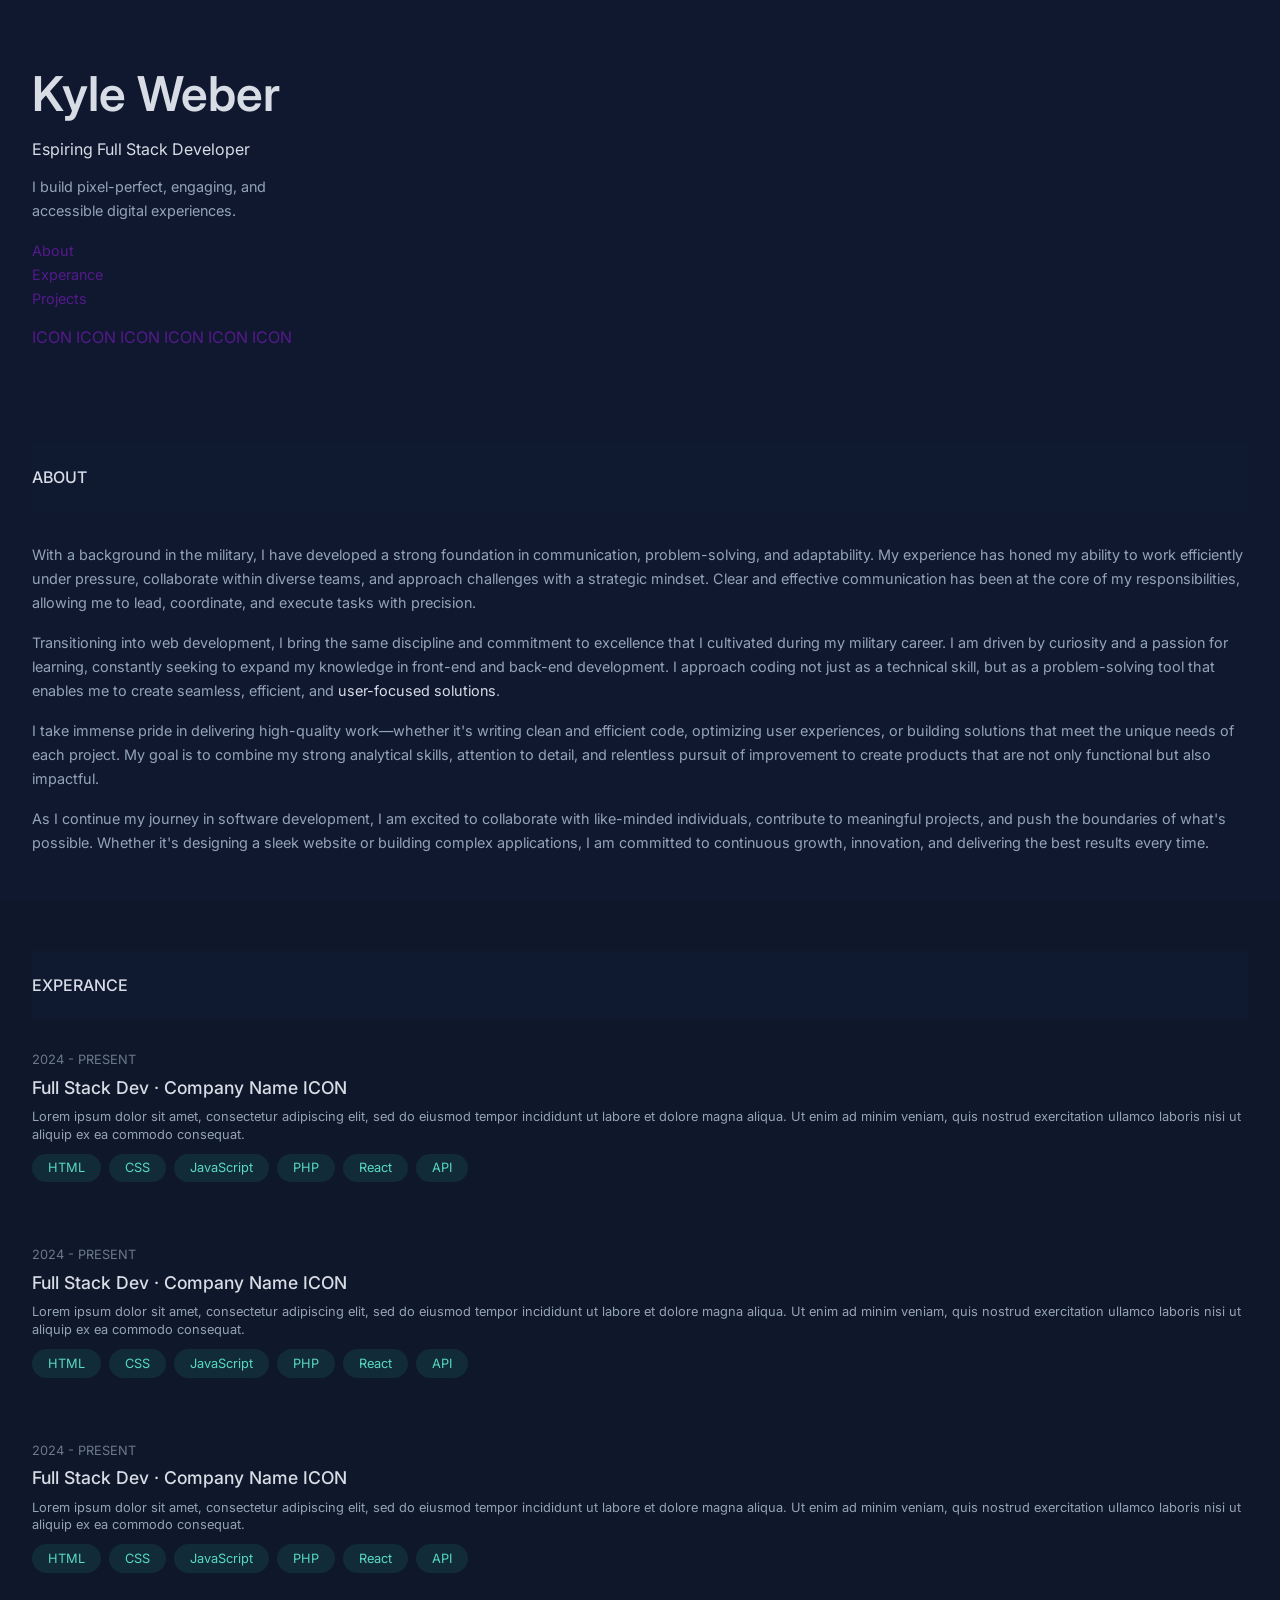
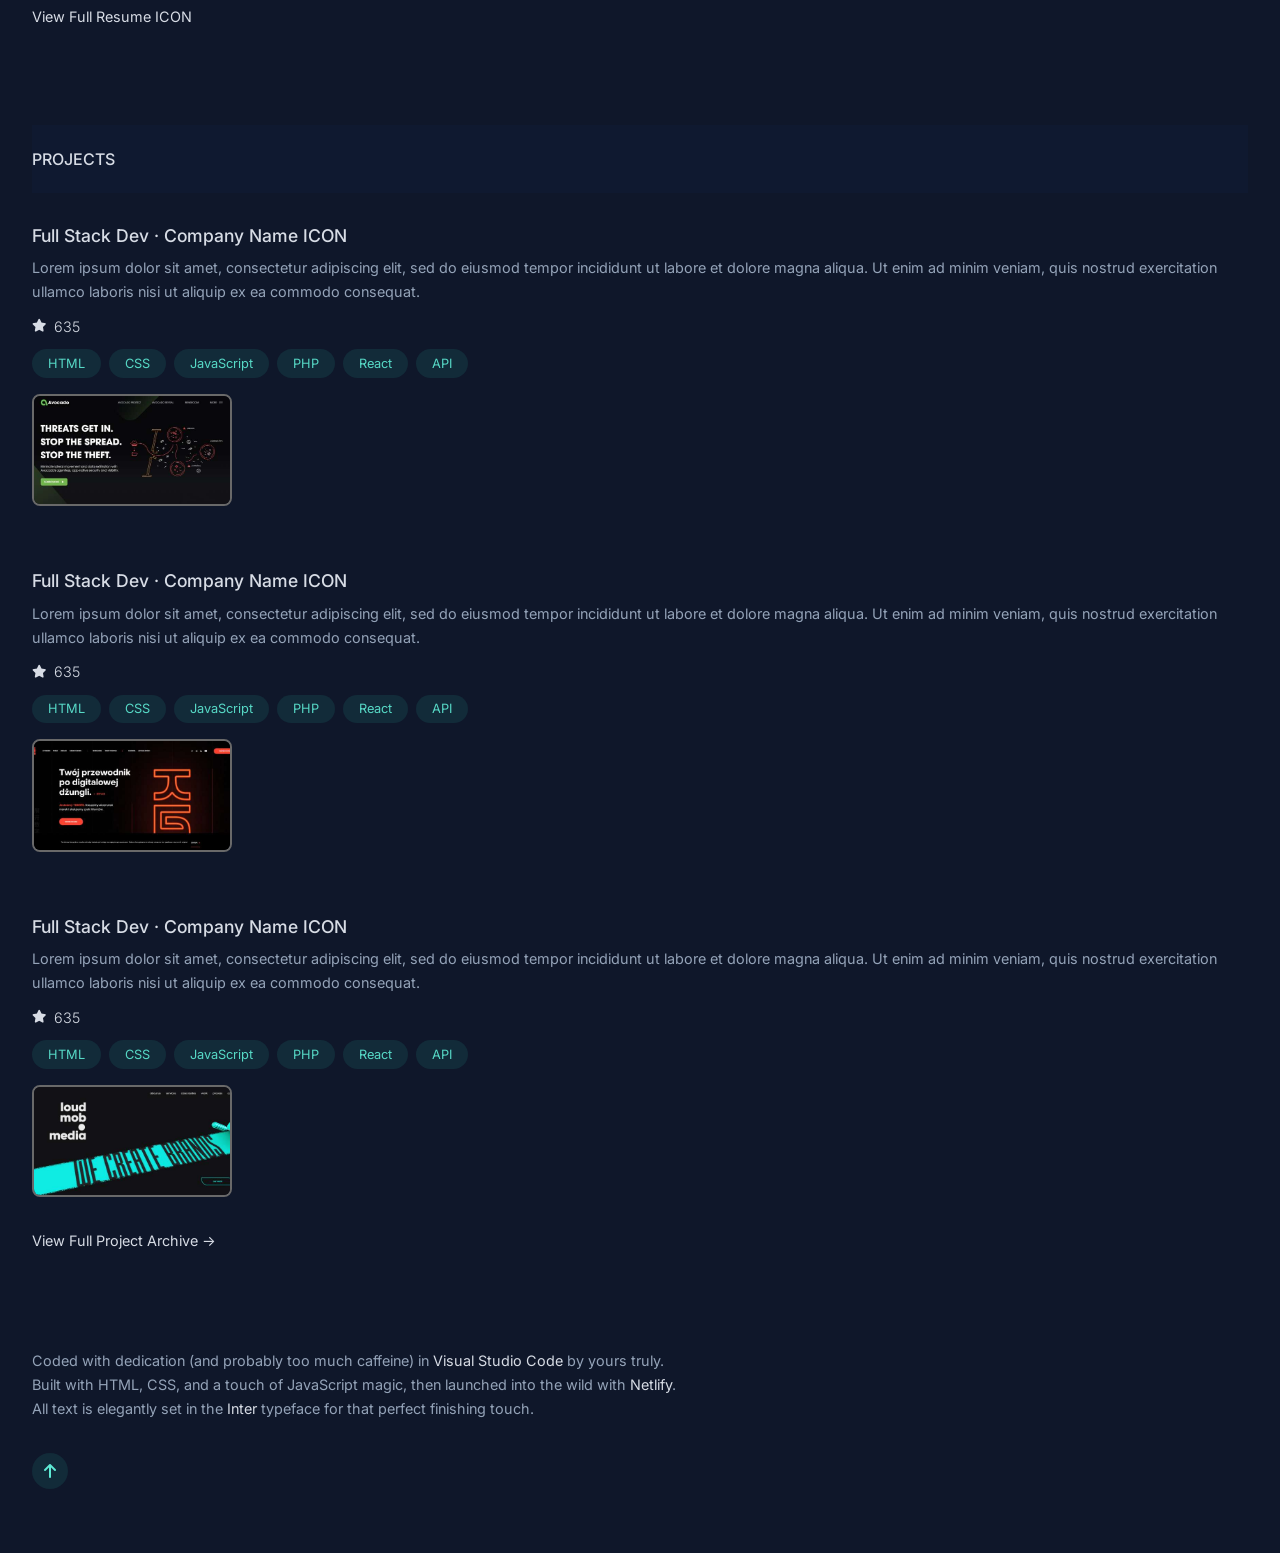
==== index.html @ 6906ad6c "Updates" ====
<!DOCTYPE html>
<html lang="en">
  <head>
    <meta charset="UTF-8" />
    <meta name="viewport" content="width=device-width, initial-scale=1.0" />
    <title>Kyle's Dev Portfolio</title>
    <link rel="stylesheet" href="/styles.css" />
    <link rel="preconnect" href="https://fonts.googleapis.com" />
    <link rel="preconnect" href="https://fonts.gstatic.com" crossorigin />
    <link
      href="https://fonts.googleapis.com/css2?family=Inter:ital,opsz,wght@0,14..32,100..900;1,14..32,100..900&display=swap"
      rel="stylesheet"
    />
    <link
      rel="stylesheet"
      href="https://cdnjs.cloudflare.com/ajax/libs/font-awesome/6.7.2/css/all.min.css"
      integrity="sha512-Evv84Mr4kqVGRNSgIGL/F/aIDqQb7xQ2vcrdIwxfjThSH8CSR7PBEakCr51Ck+w+/U6swU2Im1vVX0SVk9ABhg=="
      crossorigin="anonymous"
      referrerpolicy="no-referrer"
    />
  </head>
  <body id="top-of-page">
    <div class="underlay"></div>
    <!-- <div class="cursor"></div> -->

    <!-- Start Header -->
    <header>
      <a href="/indext.html"><h1>Kyle Weber</h1></a>
      <h4>Espiring Full Stack Developer</h4>
      <p>
        I build pixel-perfect, engaging, and accessible digital experiences.
      </p>
      <nav>
        <a href=""><p>About</p></a>
        <a href=""><p>Experance</p></a>
        <a href=""><p>Projects</p></a>
      </nav>
      <div>
        <a href="">ICON</a>
        <a href="">ICON</a>
        <a href="">ICON</a>
        <a href="">ICON</a>
        <a href="">ICON</a>
        <a href="">ICON</a>
      </div>
    </header>
    <main>
      <section>
        <div class="sticky-header">
          <h2 class="light-text">About</h2>
        </div>
        <div class="about-content">
          <p>
            With a background in the military, I have developed a strong
            foundation in communication, problem-solving, and adaptability. My
            experience has honed my ability to work efficiently under pressure,
            collaborate within diverse teams, and approach challenges with a
            strategic mindset. Clear and effective communication has been at the
            core of my responsibilities, allowing me to lead, coordinate, and
            execute tasks with precision.
          </p>
          <p>
            Transitioning into web development, I bring the same discipline and
            commitment to excellence that I cultivated during my military
            career. I am driven by curiosity and a passion for learning,
            constantly seeking to expand my knowledge in front-end and back-end
            development. I approach coding not just as a technical skill, but as
            a problem-solving tool that enables me to create seamless,
            efficient, and
            <a class="anchor-text" target="_blank" href=""
              >user-focused solutions</a
            >.
          </p>
          <p>
            I take immense pride in delivering high-quality work—whether it's
            writing clean and efficient code, optimizing user experiences, or
            building solutions that meet the unique needs of each project. My
            goal is to combine my strong analytical skills, attention to detail,
            and relentless pursuit of improvement to create products that are
            not only functional but also impactful.
          </p>
          <p>
            As I continue my journey in software development, I am excited to
            collaborate with like-minded individuals, contribute to meaningful
            projects, and push the boundaries of what's possible. Whether it's
            designing a sleek website or building complex applications, I am
            committed to continuous growth, innovation, and delivering the best
            results every time.
          </p>
        </div>
      </section>
      <!-- End Header -->

      <!-- Start Experance -->
      <section>
        <div class="sticky-header">
          <h2 class="light-text">Experance</h2>
        </div>
        <div class="experience-contents">
          <!-- Experance Card 1 -->
          <div class="experience-card">
            <p class="tenure">2024 - present</p>
            <div class="card-column">
              <a class="anchor-text" target="_blank" href=""
                ><h3 class="card-header">
                  Full Stack Dev · Company Name ICON
                </h3></a
              >
              <p>
                Lorem ipsum dolor sit amet, consectetur adipiscing elit, sed do
                eiusmod tempor incididunt ut labore et dolore magna aliqua. Ut
                enim ad minim veniam, quis nostrud exercitation ullamco laboris
                nisi ut aliquip ex ea commodo consequat.
              </p>
              <div class="tag-container">
                <div class="tag">
                  <p>HTML</p>
                </div>
                <div class="tag">
                  <p>CSS</p>
                </div>
                <div class="tag">
                  <p>JavaScript</p>
                </div>
                <div class="tag">
                  <p>PHP</p>
                </div>
                <div class="tag">
                  <p>React</p>
                </div>
                <div class="tag">
                  <p>API</p>
                </div>
              </div>
            </div>
          </div>
          <!-- End Card Experance 1 -->

          <!-- Experance Card 2 -->
          <div class="experience-card">
            <p class="tenure">2024 - present</p>
            <div class="card-column">
              <a class="anchor-text" target="_blank" href=""
                ><h3 class="card-header">
                  Full Stack Dev · Company Name ICON
                </h3></a
              >
              <p>
                Lorem ipsum dolor sit amet, consectetur adipiscing elit, sed do
                eiusmod tempor incididunt ut labore et dolore magna aliqua. Ut
                enim ad minim veniam, quis nostrud exercitation ullamco laboris
                nisi ut aliquip ex ea commodo consequat.
              </p>
              <div class="tag-container">
                <div class="tag">
                  <p>HTML</p>
                </div>
                <div class="tag">
                  <p>CSS</p>
                </div>
                <div class="tag">
                  <p>JavaScript</p>
                </div>
                <div class="tag">
                  <p>PHP</p>
                </div>
                <div class="tag">
                  <p>React</p>
                </div>
                <div class="tag">
                  <p>API</p>
                </div>
              </div>
            </div>
          </div>
          <!-- End Card Experance 2 -->

          <!-- Experance Card 3 -->
          <div class="experience-card">
            <p class="tenure">2024 - present</p>
            <div class="card-column">
              <a class="anchor-text" target="_blank" href=""
                ><h3 class="card-header">
                  Full Stack Dev · Company Name ICON
                </h3></a
              >
              <p>
                Lorem ipsum dolor sit amet, consectetur adipiscing elit, sed do
                eiusmod tempor incididunt ut labore et dolore magna aliqua. Ut
                enim ad minim veniam, quis nostrud exercitation ullamco laboris
                nisi ut aliquip ex ea commodo consequat.
              </p>
              <div class="tag-container">
                <div class="tag">
                  <p>HTML</p>
                </div>
                <div class="tag">
                  <p>CSS</p>
                </div>
                <div class="tag">
                  <p>JavaScript</p>
                </div>
                <div class="tag">
                  <p>PHP</p>
                </div>
                <div class="tag">
                  <p>React</p>
                </div>
                <div class="tag">
                  <p>API</p>
                </div>
              </div>
            </div>
          </div>
          <!-- End Card Experance 3 -->
        </div>
        <a class="anchor-text" href=""><p>View Full Resume ICON</p></a>
      </section>
      <!-- End Experance -->

      <!-- Start Projects -->
      <section>
        <div class="sticky-header">
          <h2 class="light-text">Projects</h2>
        </div>
        <div class="project-contents">
          <!-- Project Card 1 -->
          <div class="project-card">
            <div class="project-images-container">
              <img src="/public/website-1.jpg" alt="Nice Website I Made" />
            </div>
            <div class="card-column">
              <a class="anchor-text" target="_blank" href=""
                ><h3 class="card-header">
                  Full Stack Dev · Company Name ICON
                </h3></a
              >
              <p>
                Lorem ipsum dolor sit amet, consectetur adipiscing elit, sed do
                eiusmod tempor incididunt ut labore et dolore magna aliqua. Ut
                enim ad minim veniam, quis nostrud exercitation ullamco laboris
                nisi ut aliquip ex ea commodo consequat.
              </p>
              <a class="anchor-text project-stat-link" target="_blank" href=""
                ><i class="fa-solid fa-star"></i>
                <p>635</p></a
              >
              <div class="tag-container">
                <div class="tag">
                  <p>HTML</p>
                </div>
                <div class="tag">
                  <p>CSS</p>
                </div>
                <div class="tag">
                  <p>JavaScript</p>
                </div>
                <div class="tag">
                  <p>PHP</p>
                </div>
                <div class="tag">
                  <p>React</p>
                </div>
                <div class="tag">
                  <p>API</p>
                </div>
              </div>
            </div>
          </div>
          <!-- End Project Card 1 -->

          <!-- Project Card 2 -->
          <div class="project-card">
            <div class="project-images-container">
              <img src="/public/website-2.jpg" alt="Nice Website I Made" />
            </div>
            <div class="card-column">
              <a class="anchor-text" target="_blank" href=""
                ><h3 class="card-header">
                  Full Stack Dev · Company Name ICON
                </h3></a
              >
              <p>
                Lorem ipsum dolor sit amet, consectetur adipiscing elit, sed do
                eiusmod tempor incididunt ut labore et dolore magna aliqua. Ut
                enim ad minim veniam, quis nostrud exercitation ullamco laboris
                nisi ut aliquip ex ea commodo consequat.
              </p>
              <a class="anchor-text project-stat-link" target="_blank" href=""
                ><i class="fa-solid fa-star"></i>
                <p>635</p></a
              >
              <div class="tag-container">
                <div class="tag">
                  <p>HTML</p>
                </div>
                <div class="tag">
                  <p>CSS</p>
                </div>
                <div class="tag">
                  <p>JavaScript</p>
                </div>
                <div class="tag">
                  <p>PHP</p>
                </div>
                <div class="tag">
                  <p>React</p>
                </div>
                <div class="tag">
                  <p>API</p>
                </div>
              </div>
            </div>
          </div>
          <!-- End Project Card 2 -->

          <!-- Project Card 3 -->
          <div class="project-card">
            <div class="project-images-container">
              <img src="/public/website-3.jpg" alt="Nice Website I Made" />
            </div>
            <div class="card-column">
              <a class="anchor-text" target="_blank" href=""
                ><h3 class="card-header">
                  Full Stack Dev · Company Name ICON
                </h3></a
              >
              <p>
                Lorem ipsum dolor sit amet, consectetur adipiscing elit, sed do
                eiusmod tempor incididunt ut labore et dolore magna aliqua. Ut
                enim ad minim veniam, quis nostrud exercitation ullamco laboris
                nisi ut aliquip ex ea commodo consequat.
              </p>
              <a class="anchor-text project-stat-link" target="_blank" href=""
                ><i class="fa-solid fa-star"></i>
                <p>635</p></a
              >
              <div class="tag-container">
                <div class="tag">
                  <p>HTML</p>
                </div>
                <div class="tag">
                  <p>CSS</p>
                </div>
                <div class="tag">
                  <p>JavaScript</p>
                </div>
                <div class="tag">
                  <p>PHP</p>
                </div>
                <div class="tag">
                  <p>React</p>
                </div>
                <div class="tag">
                  <p>API</p>
                </div>
              </div>
            </div>
          </div>
          <!-- End Project Card 3 -->
        </div>
        <a class="project-archive-link" href=""
          ><p>
            View Full Project Archive <span class="right-arrow">&rarr;</span>
          </p></a
        >
      </section>
      <!-- End Projects -->
    </main>

    <!-- Start Footer -->
    <footer>
      <p>
        Coded with dedication (and probably too much caffeine) in
        <a
          class="anchor-text"
          target="_blank"
          rel="noopener noreferrer"
          href="https://code.visualstudio.com/"
          >Visual Studio Code</a
        >
        by yours truly.<br />Built with HTML, CSS, and a touch of JavaScript
        magic, then launched into the wild with
        <a
          class="anchor-text"
          rel="noopener noreferrer"
          target="_blank"
          href="https://www.netlify.com/"
          >Netlify</a
        >.<br />
        All text is elegantly set in the
        <a
          class="anchor-text"
          href="https://fonts.google.com/specimen/Inter"
          target="_blank"
          rel="noopener noreferrer"
          >Inter</a
        >
        typeface for that perfect finishing touch.
      </p>
      <a class="scroll-to-top" href="#top-of-page">
        <i class="fa-solid fa-arrow-up"></i>
      </a>
    </footer>
    <!-- End Footer -->
    <script src="/scripts.js"></script>
  </body>
</html>
---- styles.css ----
:root {
  --color-accent: #5eead4;
  --color-highlight: #d7dce5;
  --color-background: #0f172a;
  --background-accent: #122b39;
}

html {
  scroll-behavior: smooth;
}

* {
  box-sizing: border-box;
  margin: 0;
  padding: 0;
  font-family: "Inter", sans-serif;
}

body {
  background-color: #0f172a;
  color: #94a3b8;
  padding: 4rem 2rem;
  display: grid;
  grid-template-columns: repeat(1, minmax(0, 1fr));
  gap: 6rem;
}

p {
  font-size: 0.9rem;
  line-height: 1.5rem;
}

p::selection,
h1::selection,
h2::selection,
h3::selection,
h4::selection,
h5::selection,
h6::selection {
  background-color: var(--color-accent);
  color: var(--color-background);
}

.underlay {
  position: fixed;
  background-color: #172554;
  opacity: 0.15;
  inset: 0;
}

/* .cursor {
  position: absolute;
  width: 250px;
  height: 250px;
  background: radial-gradient(
    circle,
    rgba(255, 255, 255, 0.1) 0%,
    rgba(23, 37, 84, 0.3) 60%,
    rgba(19, 31, 69, 0) 100%
  );
  border-radius: 50%;
  pointer-events: none;
  transform: translate(-50%, -50%);
  transition: background 0.3s ease, transform 0.05s ease-out;
  filter: blur(50px);
} */

header,
main,
footer {
  position: relative;
  z-index: 10;
}

header {
  display: flex;
  flex-direction: column;
  gap: 1rem;
  max-width: 300px;
}

header h1,
header h4,
.light-text {
  color: var(--color-highlight);
}

header a {
  text-decoration: none;
}

header h1 {
  font-weight: 600;
  font-size: 3rem;
}

header h4 {
  font-weight: 400;
}

main {
  display: flex;
  flex-direction: column;
  gap: 6rem;
}

section {
  display: flex;
  flex-direction: column;
  gap: 2rem;
}

section h2 {
  text-transform: uppercase;
  font-size: 1rem;
  font-weight: 500;
}

.sticky-header {
  position: sticky;
  top: 0;
  padding: 1.5rem 0;
}

.sticky-header h2 {
  position: relative;
  z-index: 2;
}

.sticky-header::before {
  content: "";
  position: absolute;
  inset: 0;
  background: #101a31;
  opacity: 0.9;
}

.about-content {
  display: flex;
  flex-direction: column;
  gap: 1rem;
}

.anchor-text {
  color: var(--color-highlight);
  text-decoration: none;
  transition-duration: 200ms;
}

.anchor-text:hover {
  color: var(--color-accent);
}

.experience-contents,
.project-contents {
  display: flex;
  flex-direction: column;
  gap: 4rem;
}

.experience-card,
.project-card {
  display: grid;
  grid-template-columns: repeat(1, minmax(0, 1fr));
}

.experience-card {
  gap: 0.5rem;
}

.project-card {
  gap: 1rem;
}

.card-column {
  display: flex;
  flex-direction: column;
  gap: 0.65rem;
}

.tenure {
  opacity: 0.7;
  text-transform: uppercase;
  font-size: 0.8rem;
}

.experience-card p,
.tag p {
  font-size: 0.8rem;
  line-height: 1.1rem;
}

.card-header {
  font-size: 1.1rem;
  font-weight: 500;
}

.tag-container {
  display: flex;
  flex-direction: row;
  flex-wrap: wrap;
  gap: 0.5rem;
  color: #57d9c6;
}

.tag {
  padding: 0.35rem 1rem;
  border-radius: 1.5rem;
  background-color: var(--background-accent);
}

.project-images-container {
  display: grid;
  place-items: center;
  max-width: 200px;
  overflow: hidden;
  aspect-ratio: 16 / 9;
  order: 2;
  border: 2px solid #696969;
  border-radius: 0.5rem;
}

.project-images-container img {
  object-fit: cover;
  width: 100%;
  height: 100%;
}

.project-stat-link {
  display: flex;
  align-items: center;
  gap: 0.5rem;
  font-size: 0.8rem;
  font-weight: 300;
}

.project-archive-link {
  position: relative;
  color: var(--color-highlight);
  text-decoration: none;
  transition-duration: 200ms;
  margin-right: auto;
}

.project-archive-link span {
  transition-duration: 200ms;
}

.project-archive-link:hover span {
  padding-left: 0.5rem;
}

.project-archive-link::after {
  content: "";
  position: absolute;
  left: 0;
  width: 100%;
  height: 1.5px;
  bottom: 0;
  background: transparent;
  transition-duration: 200ms;
}

.project-archive-link:hover::after {
  background: var(--color-accent);
}

footer {
  display: flex;
  flex-direction: column;
  gap: 2rem;
  justify-content: space-between;
  align-items: flex-start;
}

footer p {
  font-size: 0.9rem;
}

.scroll-to-top {
  display: grid;
  place-items: center;
  text-decoration: none;
  color: var(--color-accent);
  background: var(--background-accent);
  padding: 0 0.75rem;
  aspect-ratio: 1 /1;
  border-radius: 100%;
  overflow: hidden;
  transition-duration: 200ms;
}

.scroll-to-top:hover {
  opacity: 0.7;
}
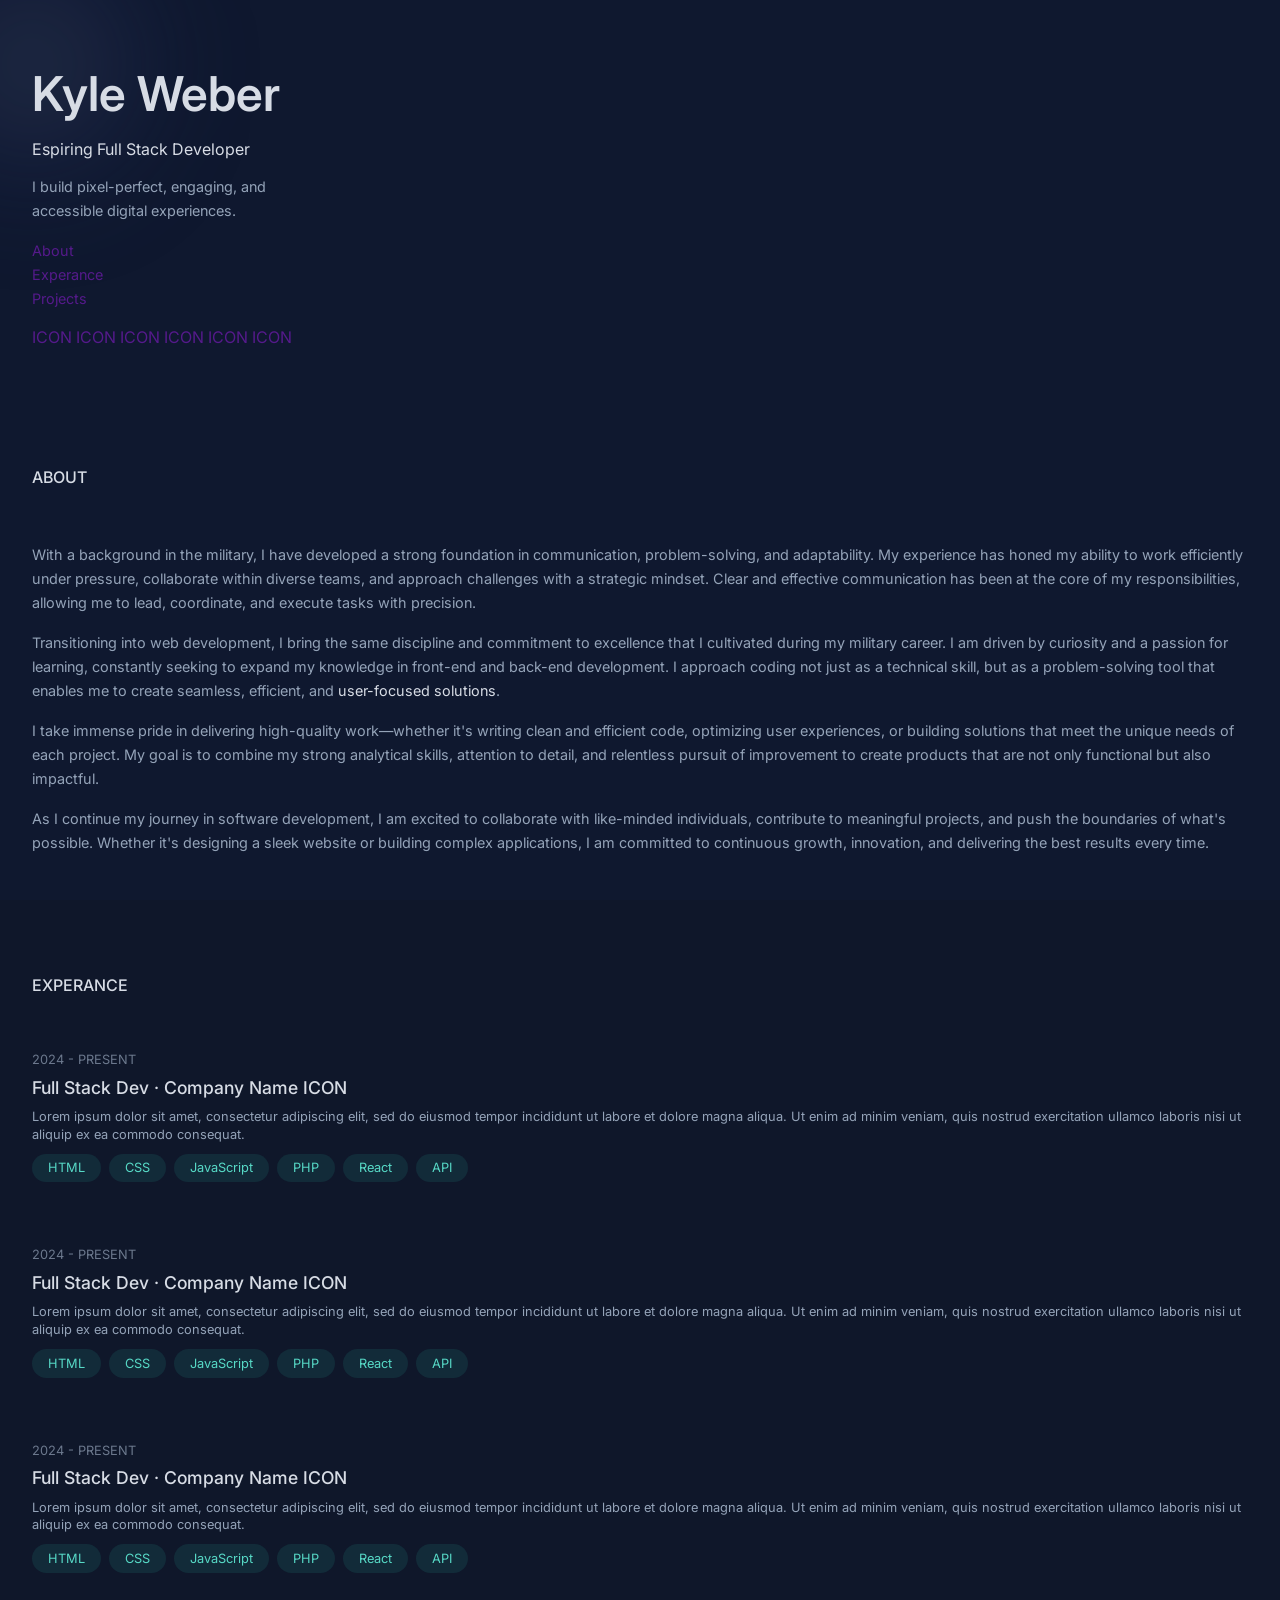
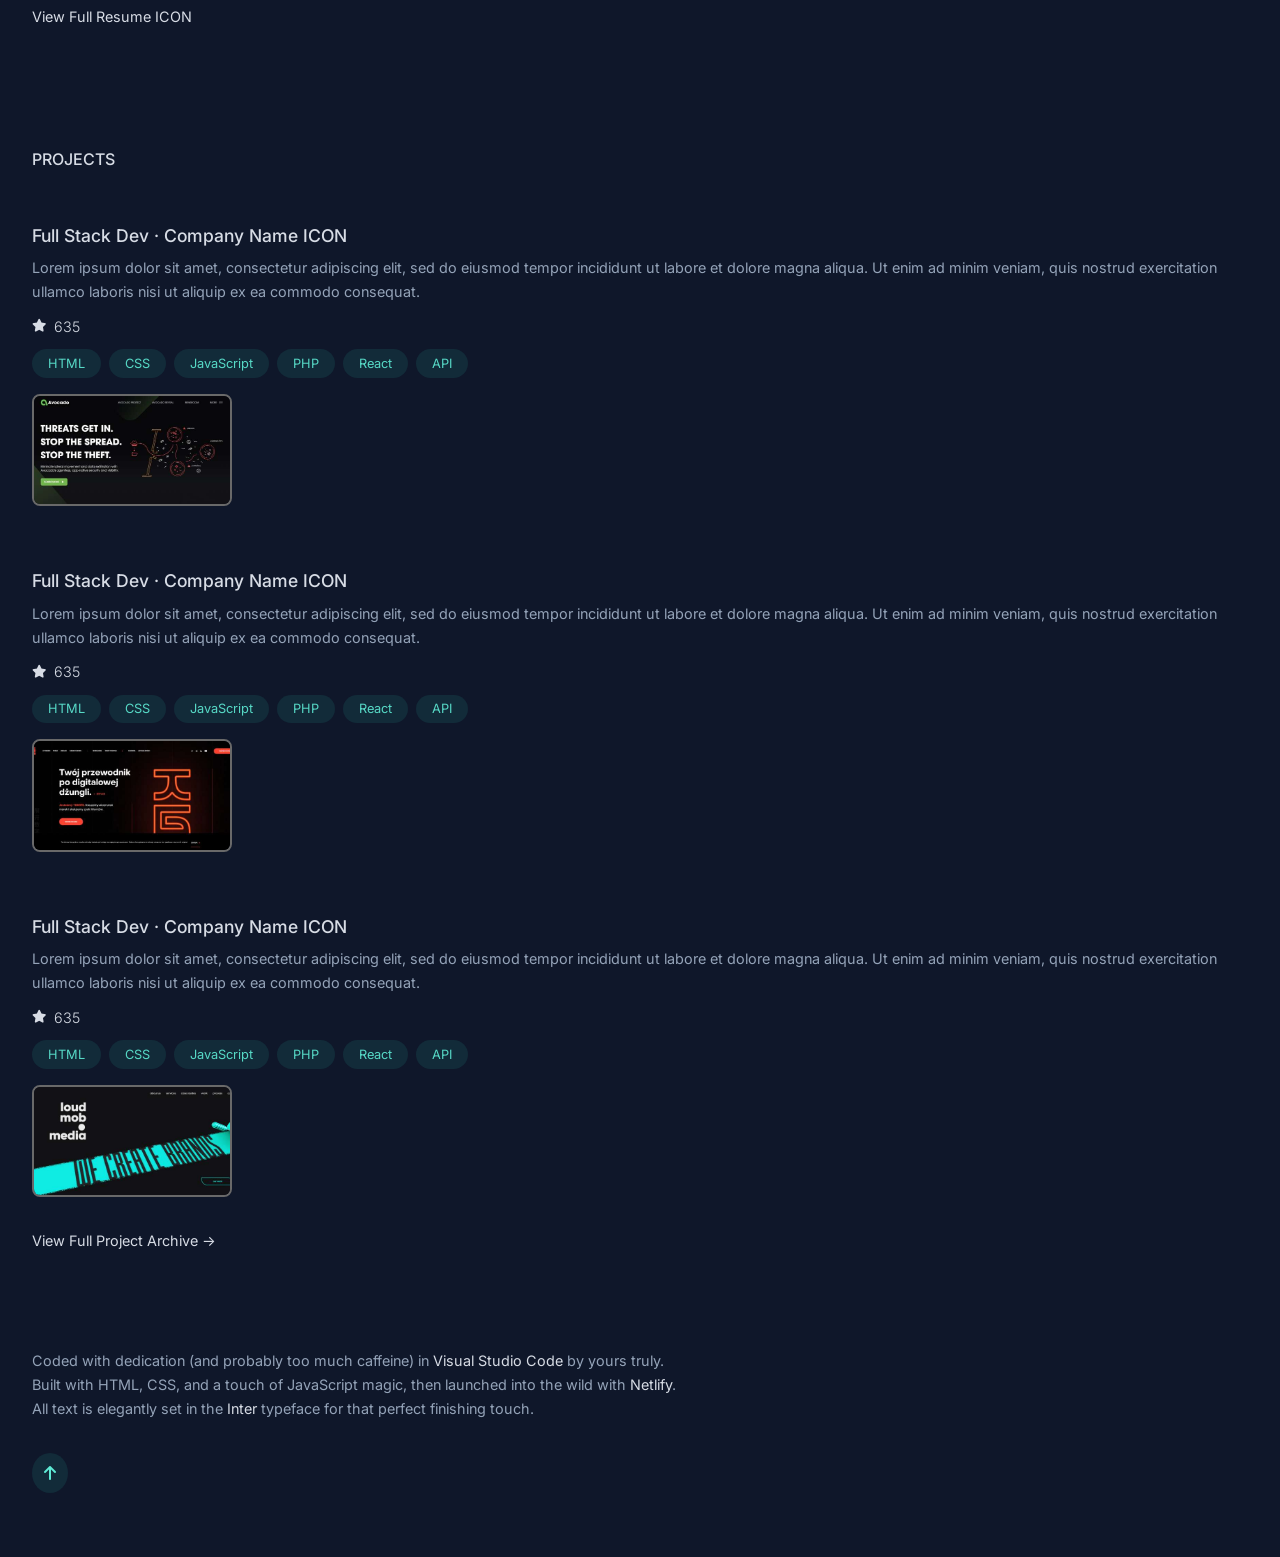
==== commit beee0b42: "Updates" ====
--- a/index.html
+++ b/index.html
@@ -21,7 +21,7 @@
   </head>
   <body id="top-of-page">
     <div class="underlay"></div>
-    <!-- <div class="cursor"></div> -->
+    <div class="cursor"></div>
 
     <!-- Start Header -->
     <header>
--- a/styles.css
+++ b/styles.css
@@ -17,7 +17,7 @@
 }
 
 body {
-  background-color: #0f172a;
+  background-color: var(--color-background);
   color: #94a3b8;
   padding: 4rem 2rem;
   display: grid;
@@ -48,7 +48,7 @@
   inset: 0;
 }
 
-/* .cursor {
+.cursor {
   position: absolute;
   width: 250px;
   height: 250px;
@@ -63,7 +63,7 @@
   transform: translate(-50%, -50%);
   transition: background 0.3s ease, transform 0.05s ease-out;
   filter: blur(50px);
-} */
+}
 
 header,
 main,
@@ -120,19 +120,29 @@
   position: sticky;
   top: 0;
   padding: 1.5rem 0;
+  width: 100%;
+  z-index: 10;
 }
 
 .sticky-header h2 {
   position: relative;
   z-index: 2;
+  color: var(--color-highlight);
 }
 
 .sticky-header::before {
   content: "";
   position: absolute;
   inset: 0;
-  background: #101a31;
-  opacity: 0.9;
+  backdrop-filter: blur(10px);
+  z-index: -1;
+  opacity: 0;
+  transition: opacity 0.3s ease-in-out, backdrop-filter 0.3s ease-in-out;
+}
+
+.sticky-header.scrolled::before {
+  opacity: 1;
+  backdrop-filter: blur(10px);
 }
 
 .about-content {
@@ -283,8 +293,7 @@
   text-decoration: none;
   color: var(--color-accent);
   background: var(--background-accent);
-  padding: 0 0.75rem;
-  aspect-ratio: 1 /1;
+  padding: 0.75rem 0.75rem;
   border-radius: 100%;
   overflow: hidden;
   transition-duration: 200ms;
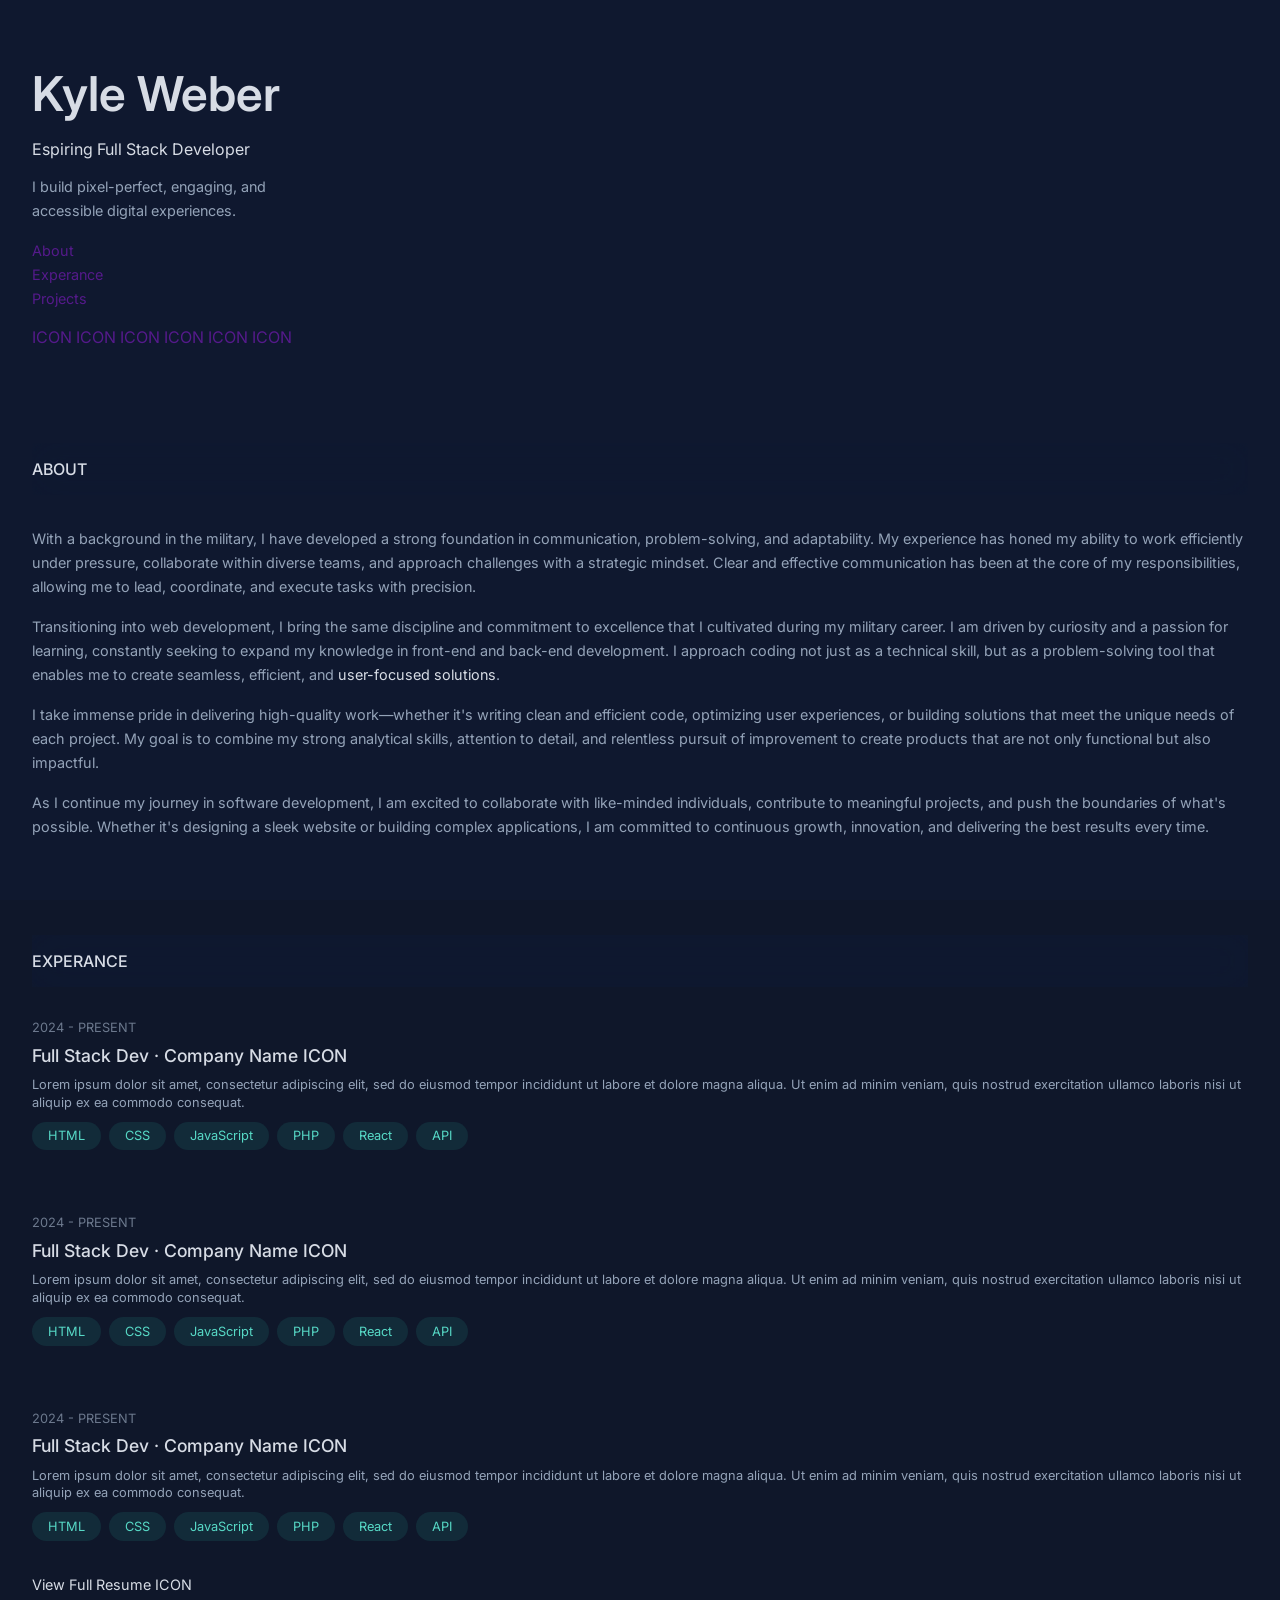
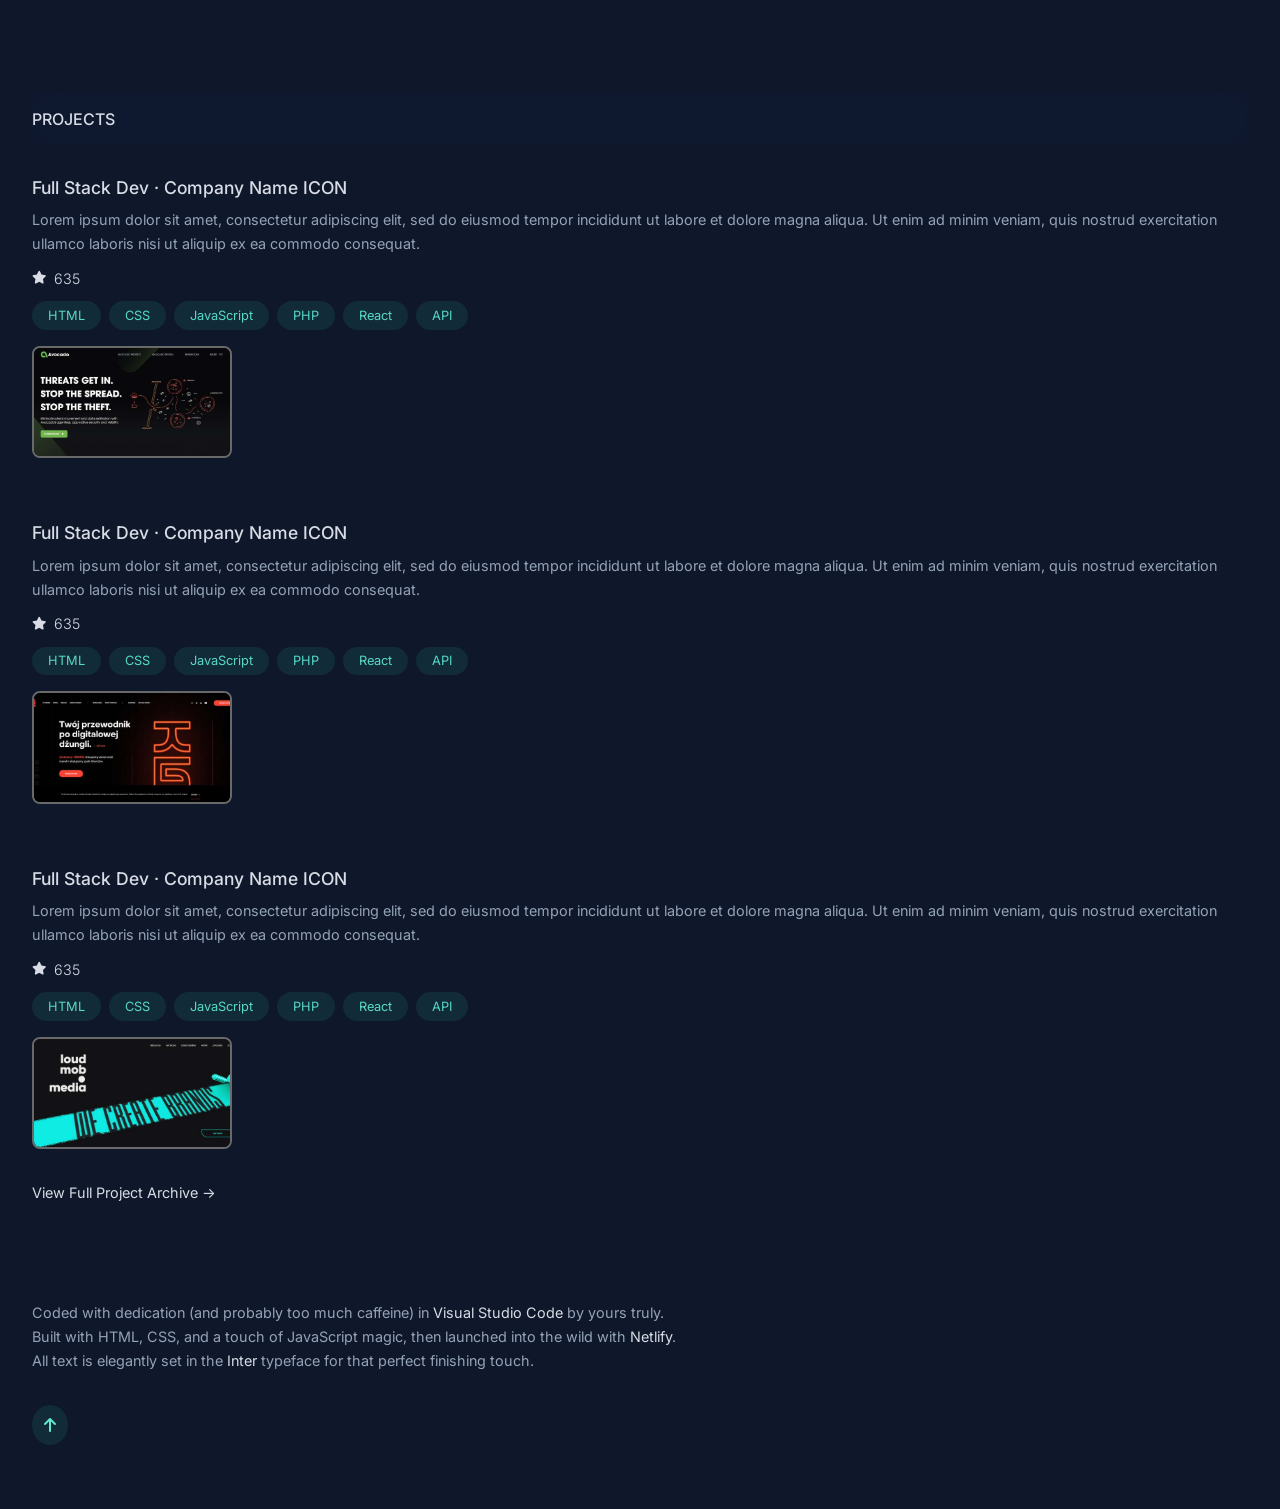
==== commit 4f3d413b: "Removed cursor" ====
--- a/index.html
+++ b/index.html
@@ -21,7 +21,6 @@
   </head>
   <body id="top-of-page">
     <div class="underlay"></div>
-    <div class="cursor"></div>
 
     <!-- Start Header -->
     <header>
--- a/styles.css
+++ b/styles.css
@@ -48,23 +48,6 @@
   inset: 0;
 }
 
-.cursor {
-  position: absolute;
-  width: 250px;
-  height: 250px;
-  background: radial-gradient(
-    circle,
-    rgba(255, 255, 255, 0.1) 0%,
-    rgba(23, 37, 84, 0.3) 60%,
-    rgba(19, 31, 69, 0) 100%
-  );
-  border-radius: 50%;
-  pointer-events: none;
-  transform: translate(-50%, -50%);
-  transition: background 0.3s ease, transform 0.05s ease-out;
-  filter: blur(50px);
-}
-
 header,
 main,
 footer {
@@ -119,30 +102,28 @@
 .sticky-header {
   position: sticky;
   top: 0;
-  padding: 1.5rem 0;
+  padding: 1rem 0;
   width: 100%;
-  z-index: 10;
+  z-index: 100; /* Ensure it's above content */
+  backdrop-filter: blur(15px); /* Directly applies blur to everything behind */
+  -webkit-backdrop-filter: blur(15px); /* Ensures iOS support */
+  background: rgba(16, 26, 49, 0.6); /* Slight transparency to show blur */
+  will-change: backdrop-filter, opacity;
 }
 
 .sticky-header h2 {
   position: relative;
-  z-index: 2;
-  color: var(--color-highlight);
+  z-index: 2; /* Ensures text is above blur */
 }
 
 .sticky-header::before {
   content: "";
   position: absolute;
   inset: 0;
-  backdrop-filter: blur(10px);
-  z-index: -1;
-  opacity: 0;
-  transition: opacity 0.3s ease-in-out, backdrop-filter 0.3s ease-in-out;
-}
-
-.sticky-header.scrolled::before {
-  opacity: 1;
-  backdrop-filter: blur(10px);
+  background: rgba(16, 26, 49, 0.6); /* Slightly transparent */
+  backdrop-filter: blur(1rem);
+  will-change: backdrop-filter, opacity; /* Optimizes smooth transition */
+  -webkit-backdrop-filter: blur(1rem); /* iOS fix */
 }
 
 .about-content {
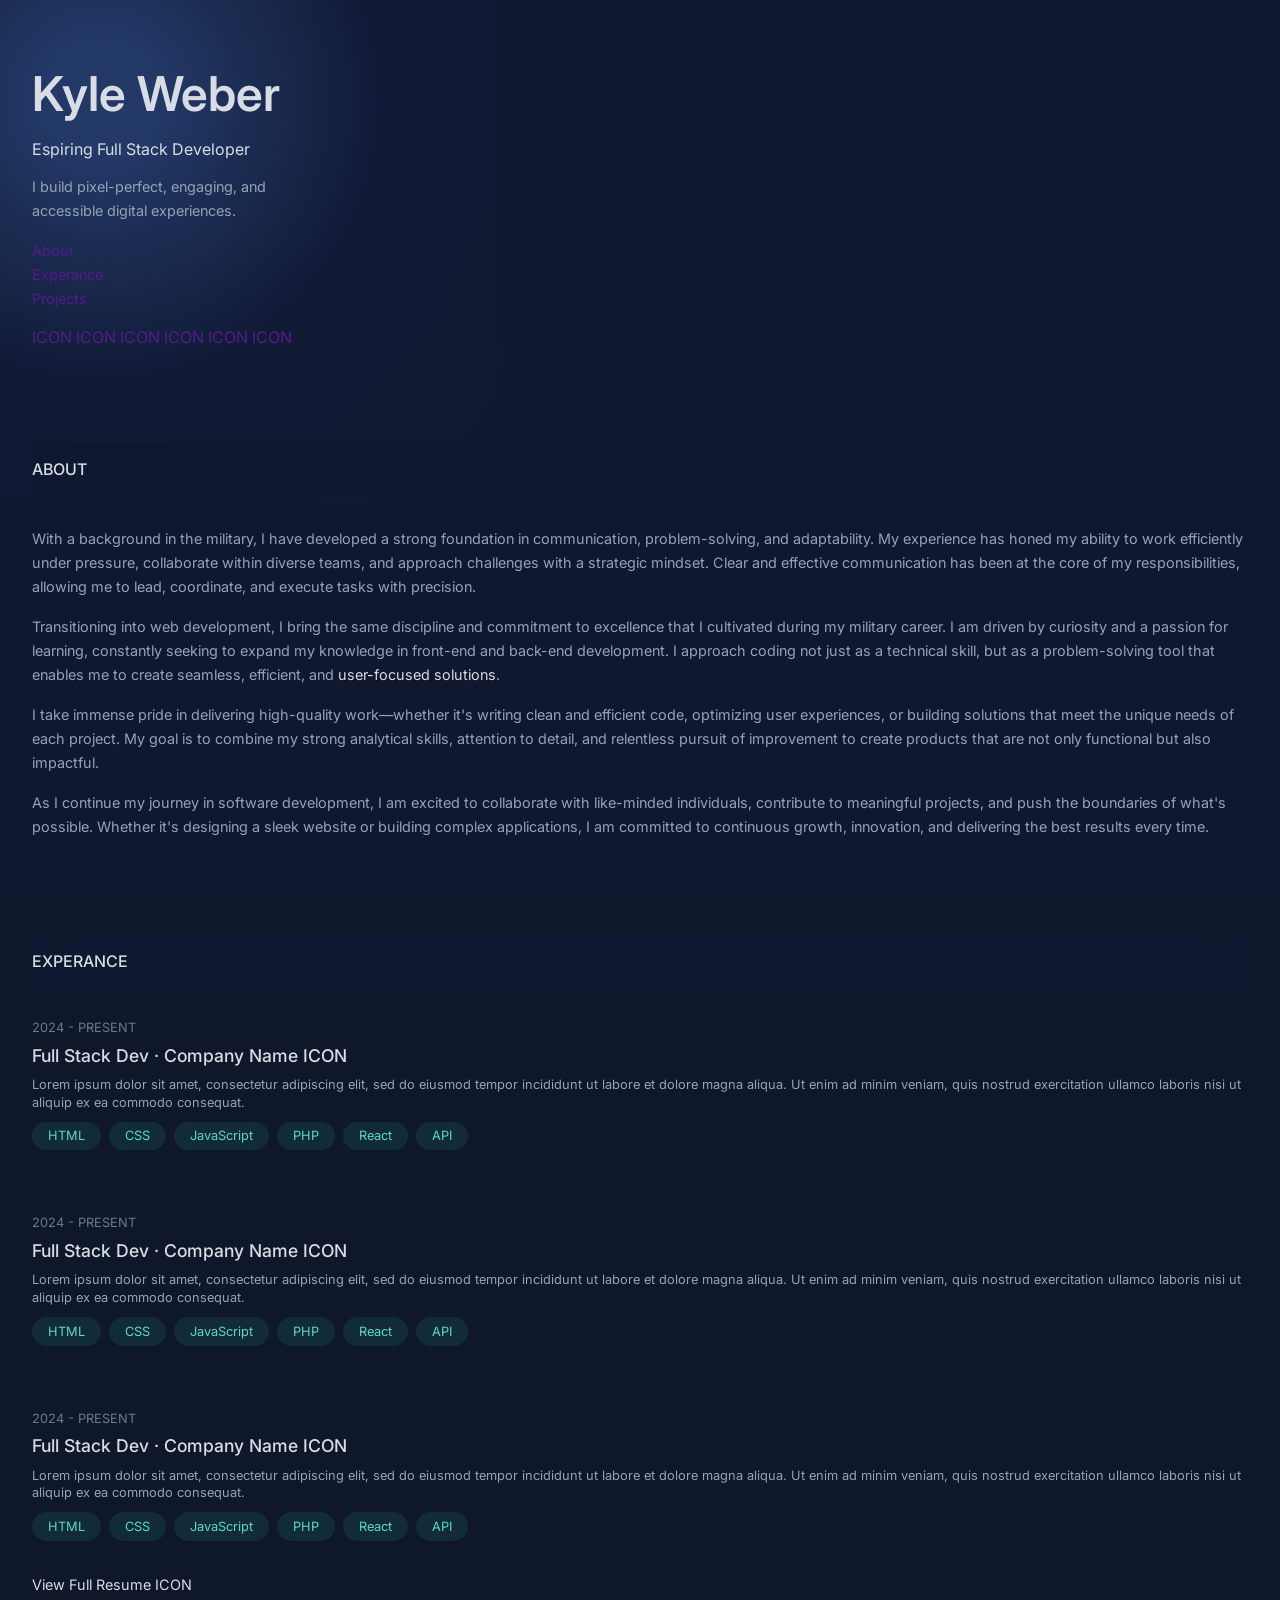
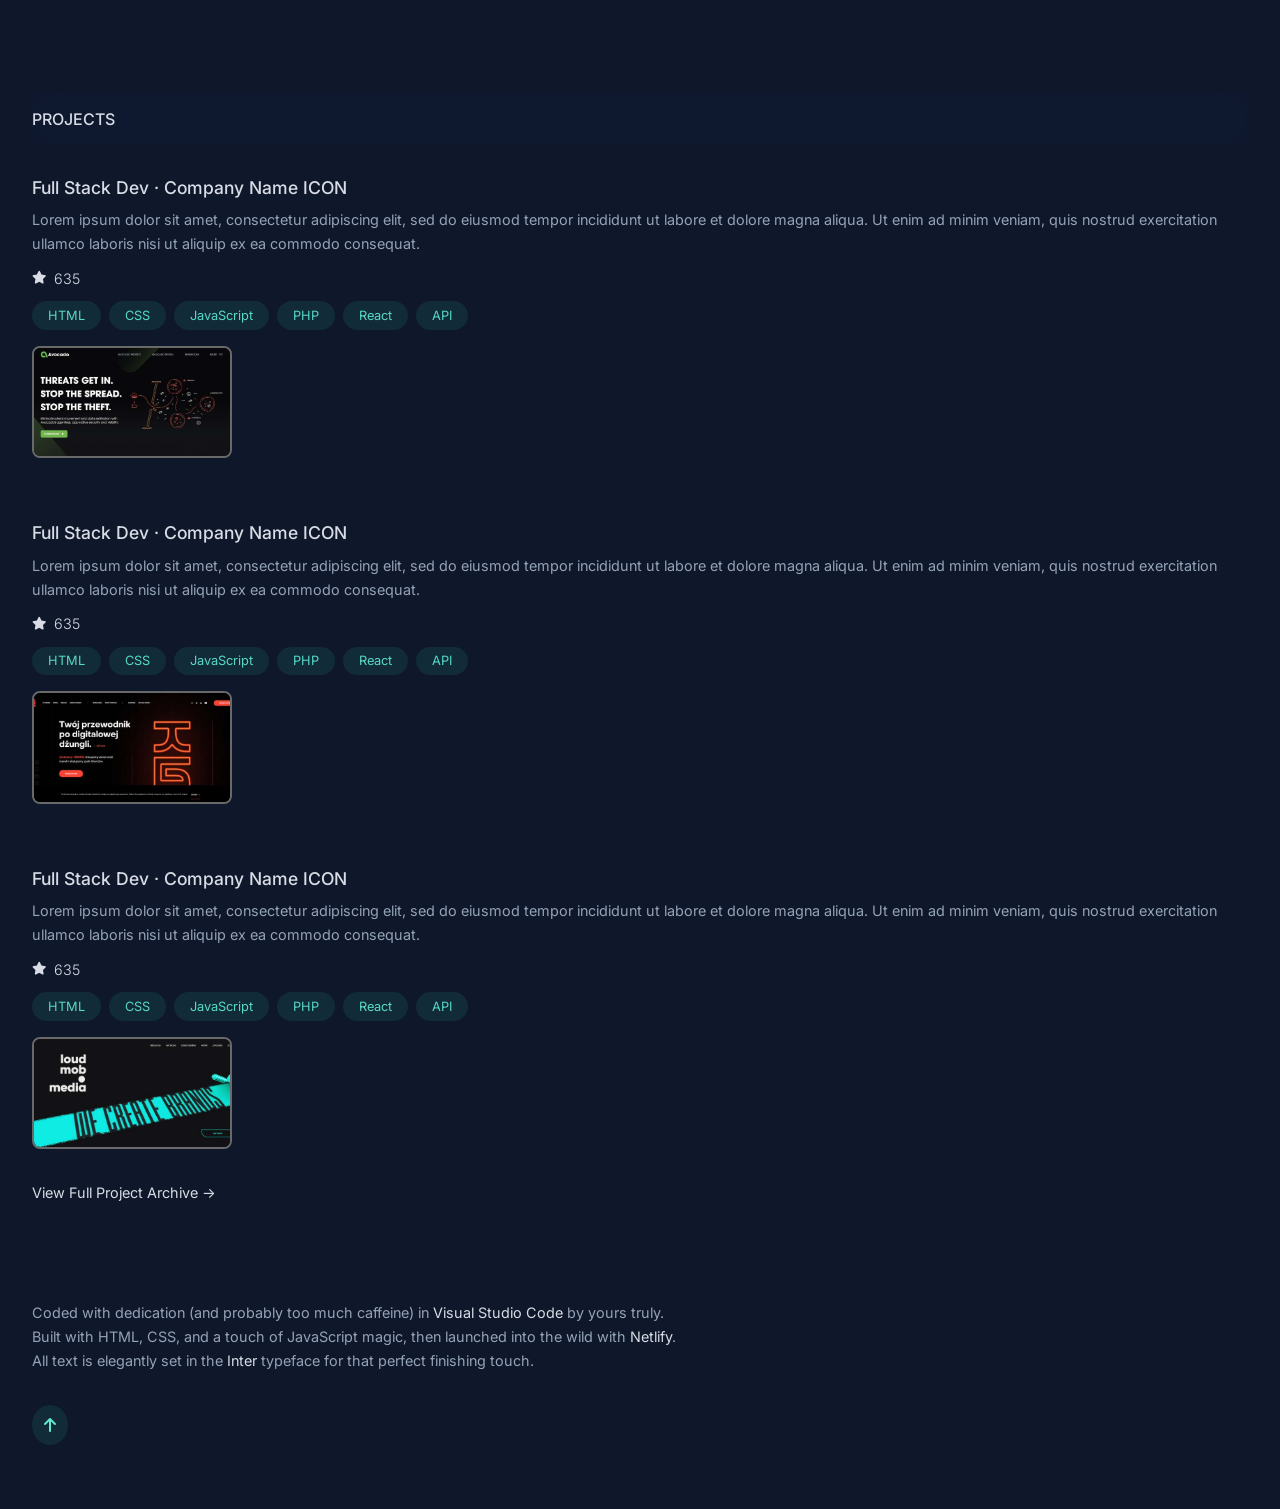
==== commit 1ae3a8d3: "Updates" ====
--- a/index.html
+++ b/index.html
@@ -21,6 +21,7 @@
   </head>
   <body id="top-of-page">
     <div class="underlay"></div>
+    <div class="gradient-accent"></div>
 
     <!-- Start Header -->
     <header>
--- a/styles.css
+++ b/styles.css
@@ -46,6 +46,22 @@
   background-color: #172554;
   opacity: 0.15;
   inset: 0;
+}
+
+.gradient-accent {
+  position: absolute;
+  top: -300px; /* Moves it further up */
+  left: -300px; /* Moves it further left */
+  width: 800px; /* Increase size to extend beyond visible area */
+  height: 800px;
+  background: radial-gradient(
+    circle,
+    rgba(90, 150, 255, 0.3) 10%,
+    /* More transparent at center */ rgba(23, 37, 84, 0.2) 50%,
+    /* Smoother transition */ rgba(23, 37, 84, 0) 90% /* Completely fades out */
+  );
+  pointer-events: none; /* Prevents interaction */
+  z-index: -1; /* Keeps it behind content */
 }
 
 header,
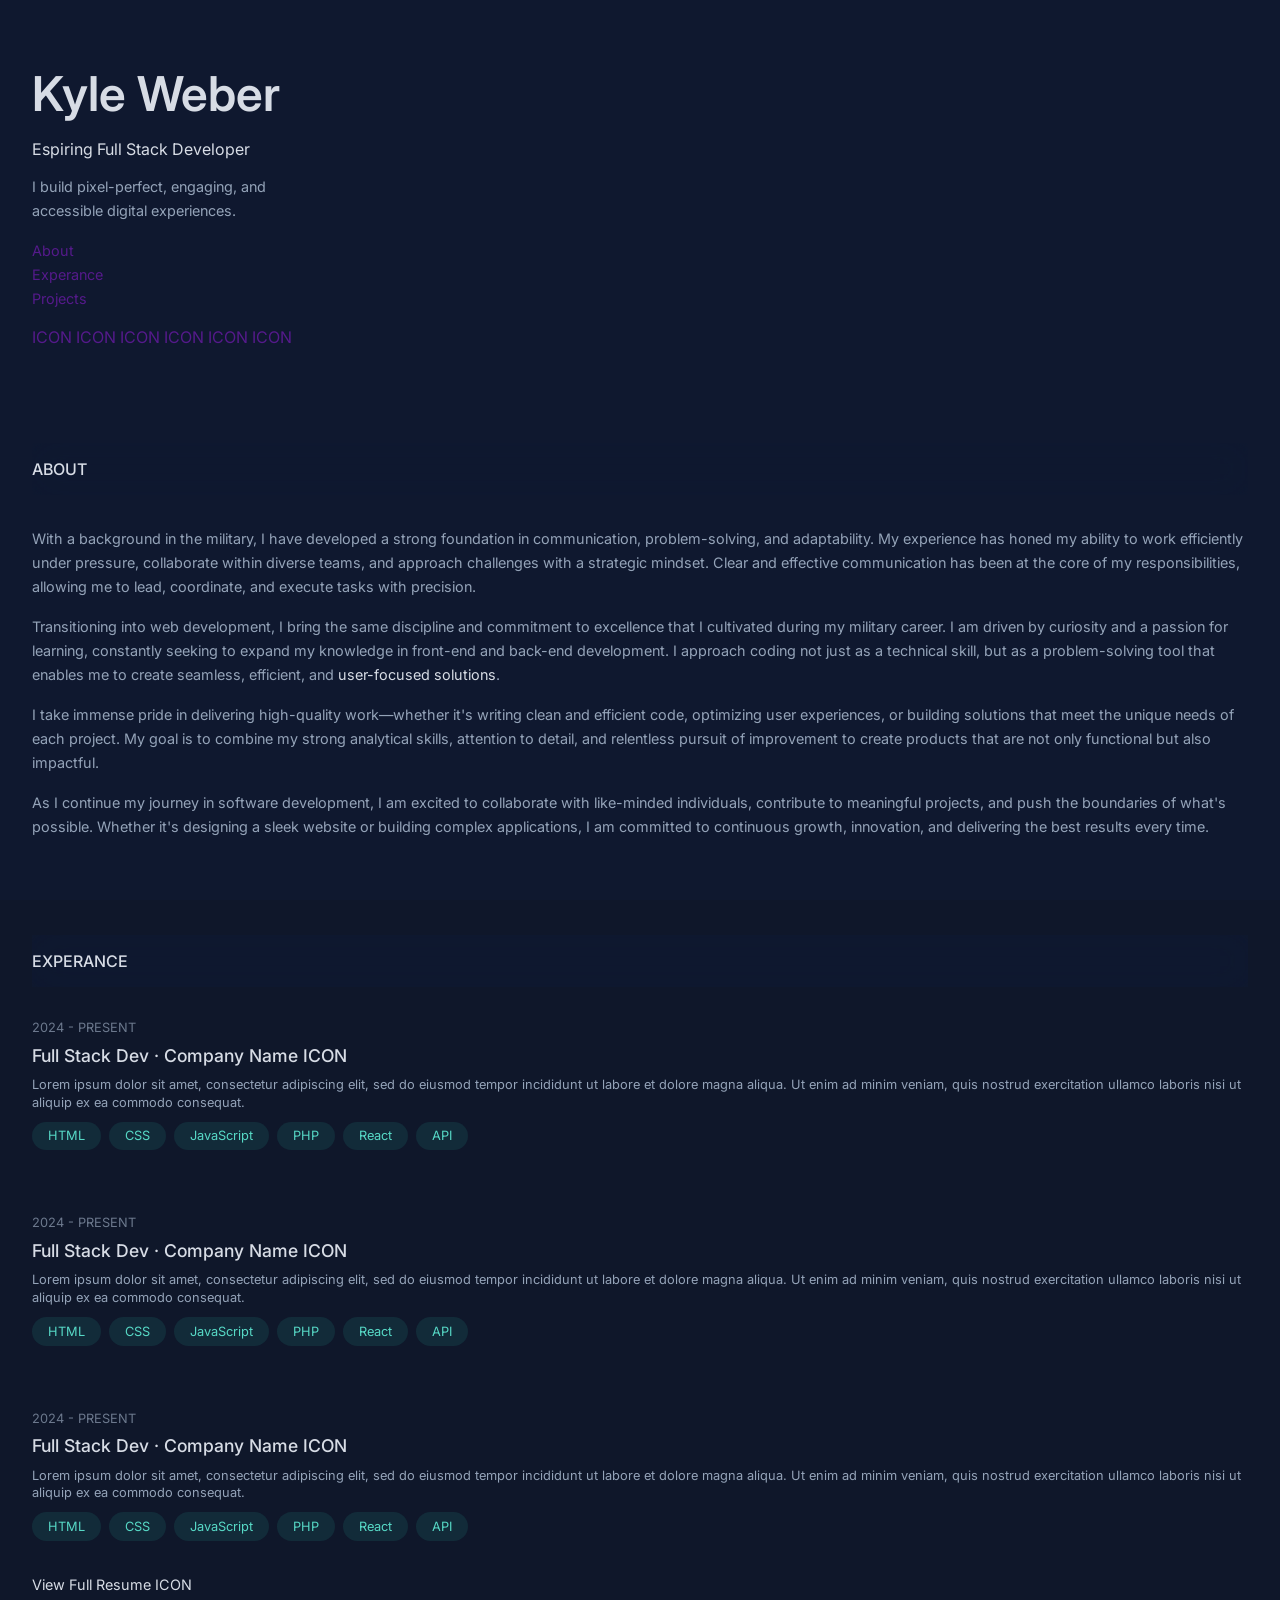
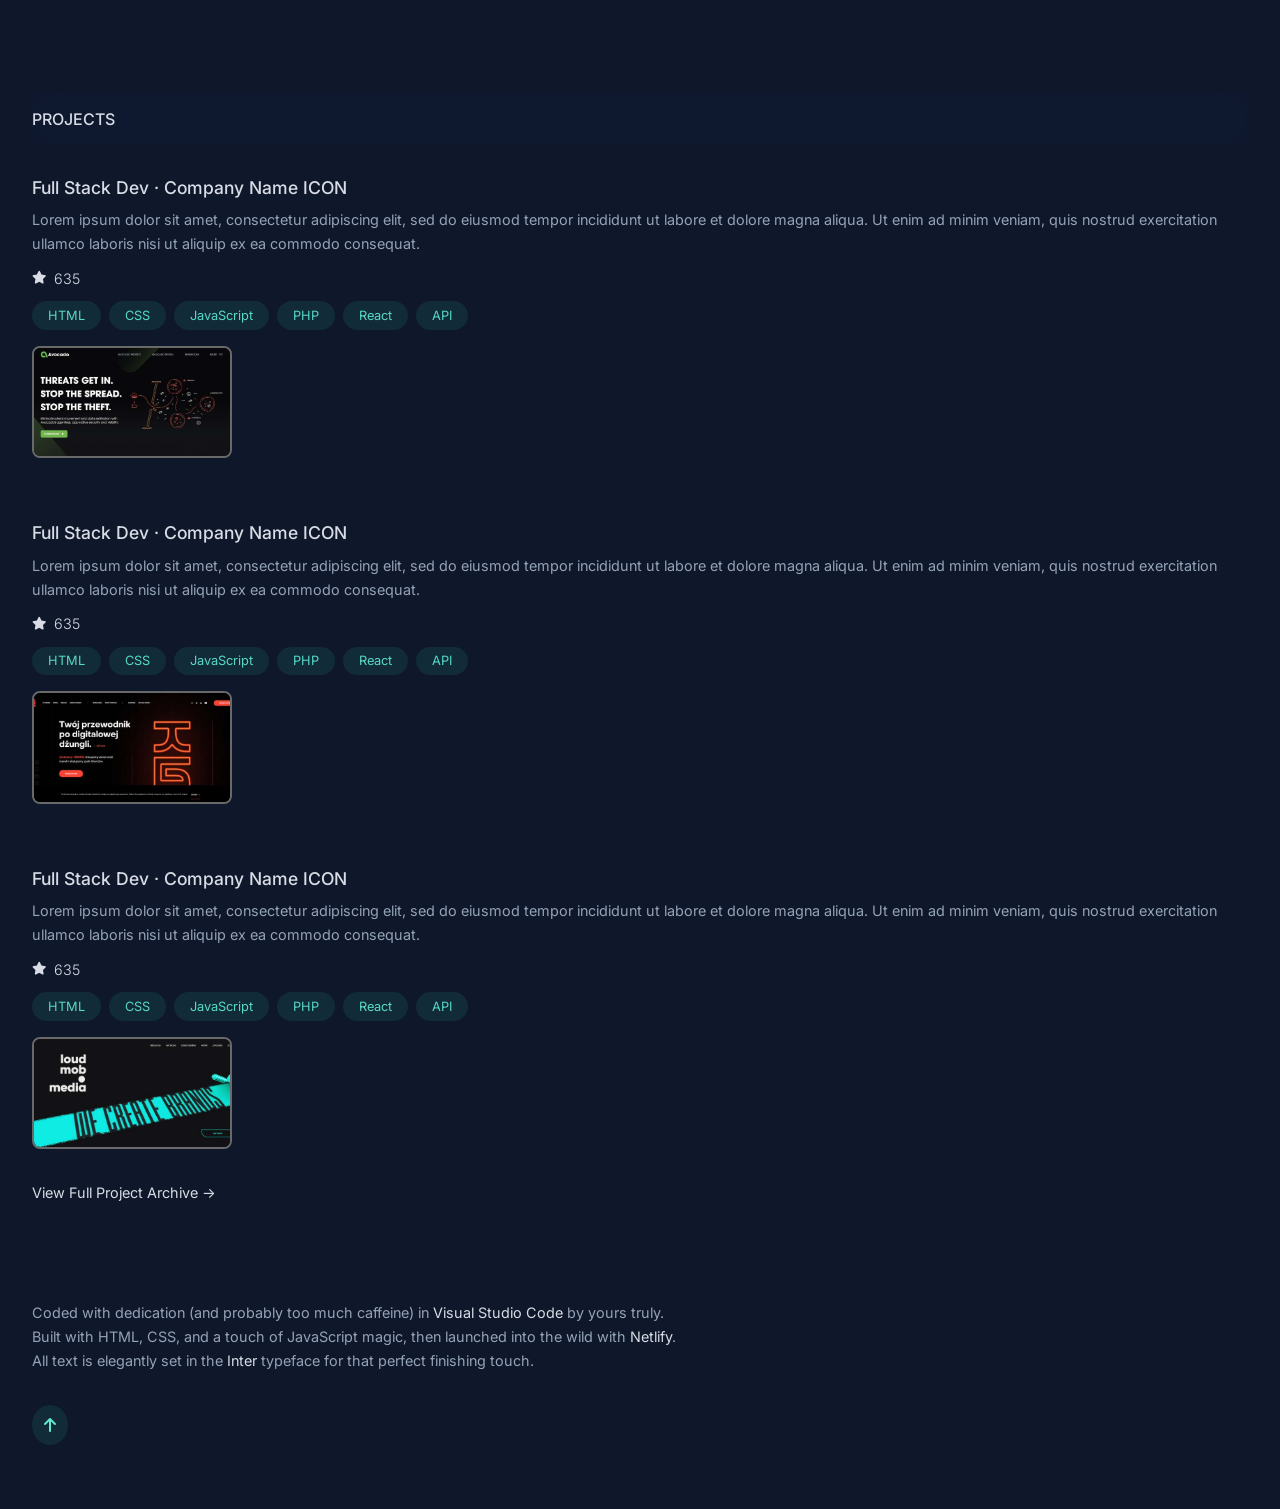
==== commit af96c1c4: "Updates" ====
--- a/index.html
+++ b/index.html
@@ -21,7 +21,6 @@
   </head>
   <body id="top-of-page">
     <div class="underlay"></div>
-    <div class="gradient-accent"></div>
 
     <!-- Start Header -->
     <header>
--- a/styles.css
+++ b/styles.css
@@ -46,22 +46,6 @@
   background-color: #172554;
   opacity: 0.15;
   inset: 0;
-}
-
-.gradient-accent {
-  position: absolute;
-  top: -300px; /* Moves it further up */
-  left: -300px; /* Moves it further left */
-  width: 800px; /* Increase size to extend beyond visible area */
-  height: 800px;
-  background: radial-gradient(
-    circle,
-    rgba(90, 150, 255, 0.3) 10%,
-    /* More transparent at center */ rgba(23, 37, 84, 0.2) 50%,
-    /* Smoother transition */ rgba(23, 37, 84, 0) 90% /* Completely fades out */
-  );
-  pointer-events: none; /* Prevents interaction */
-  z-index: -1; /* Keeps it behind content */
 }
 
 header,
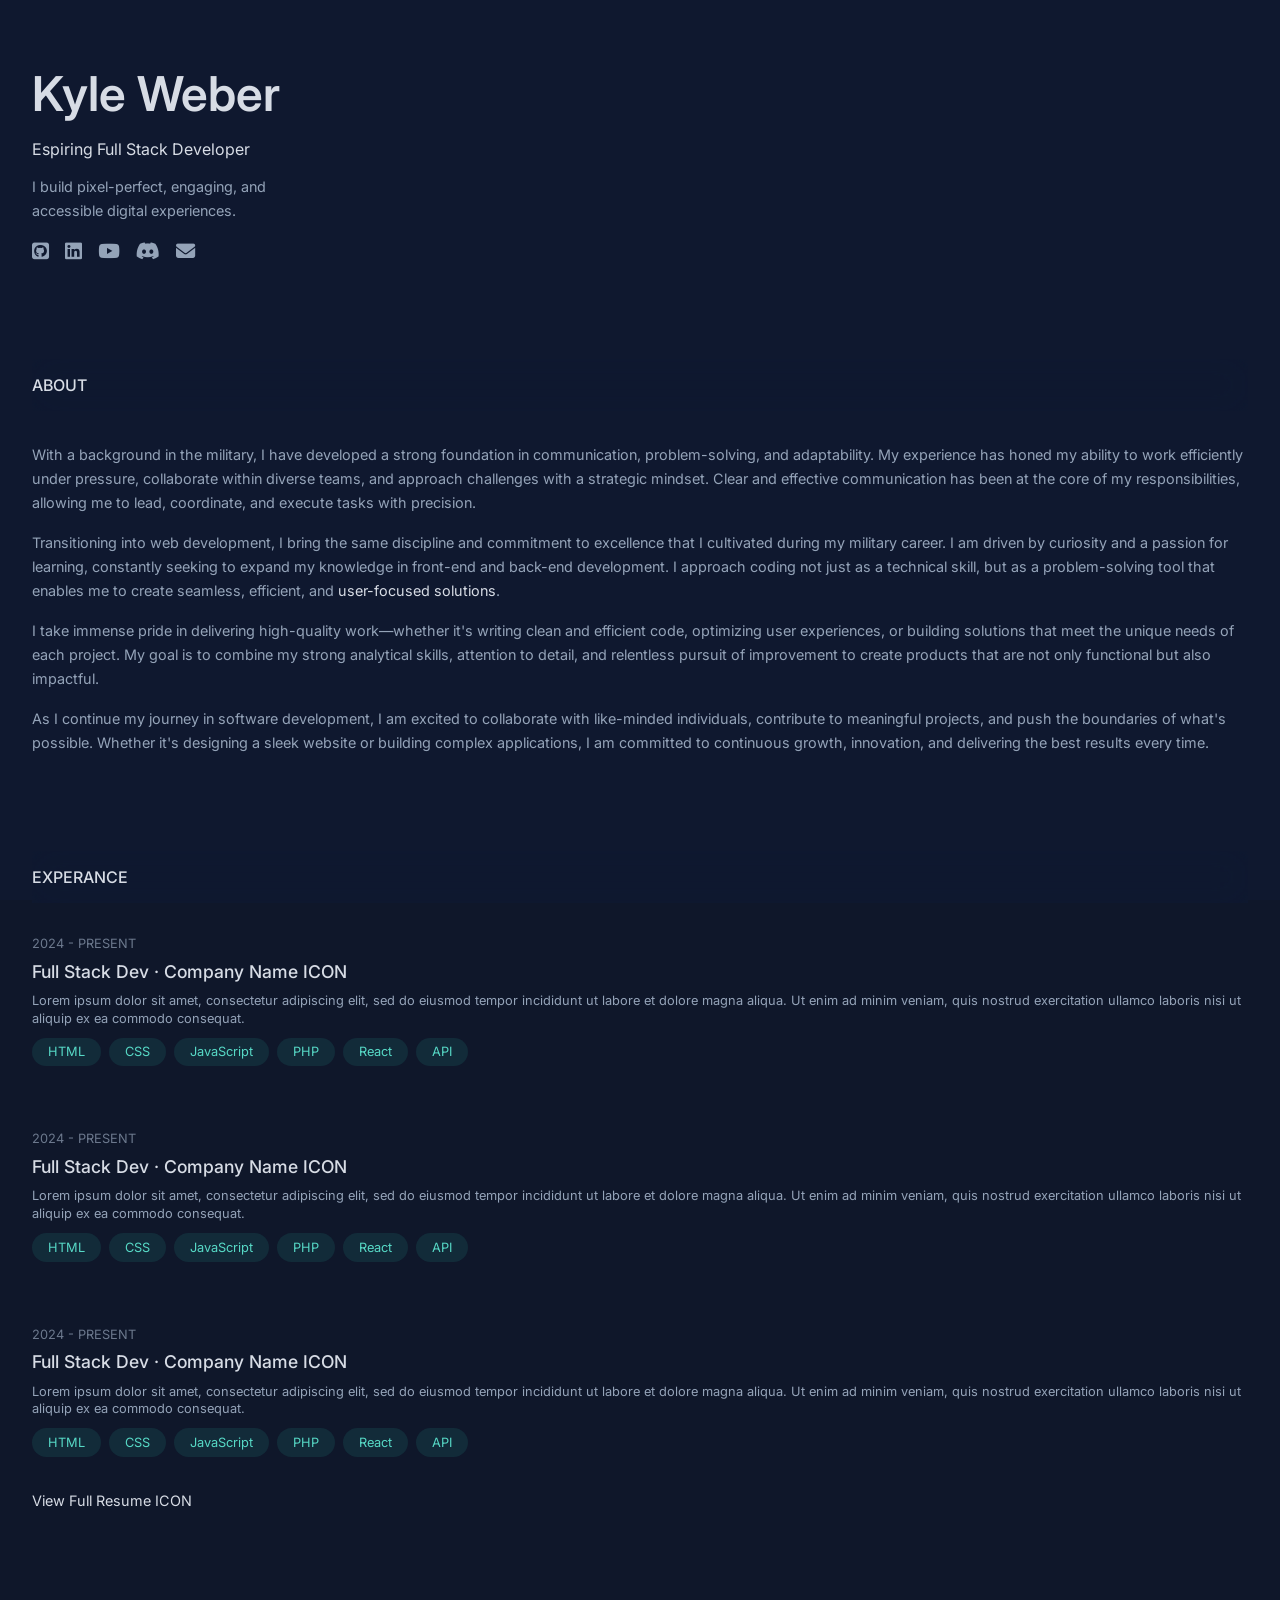
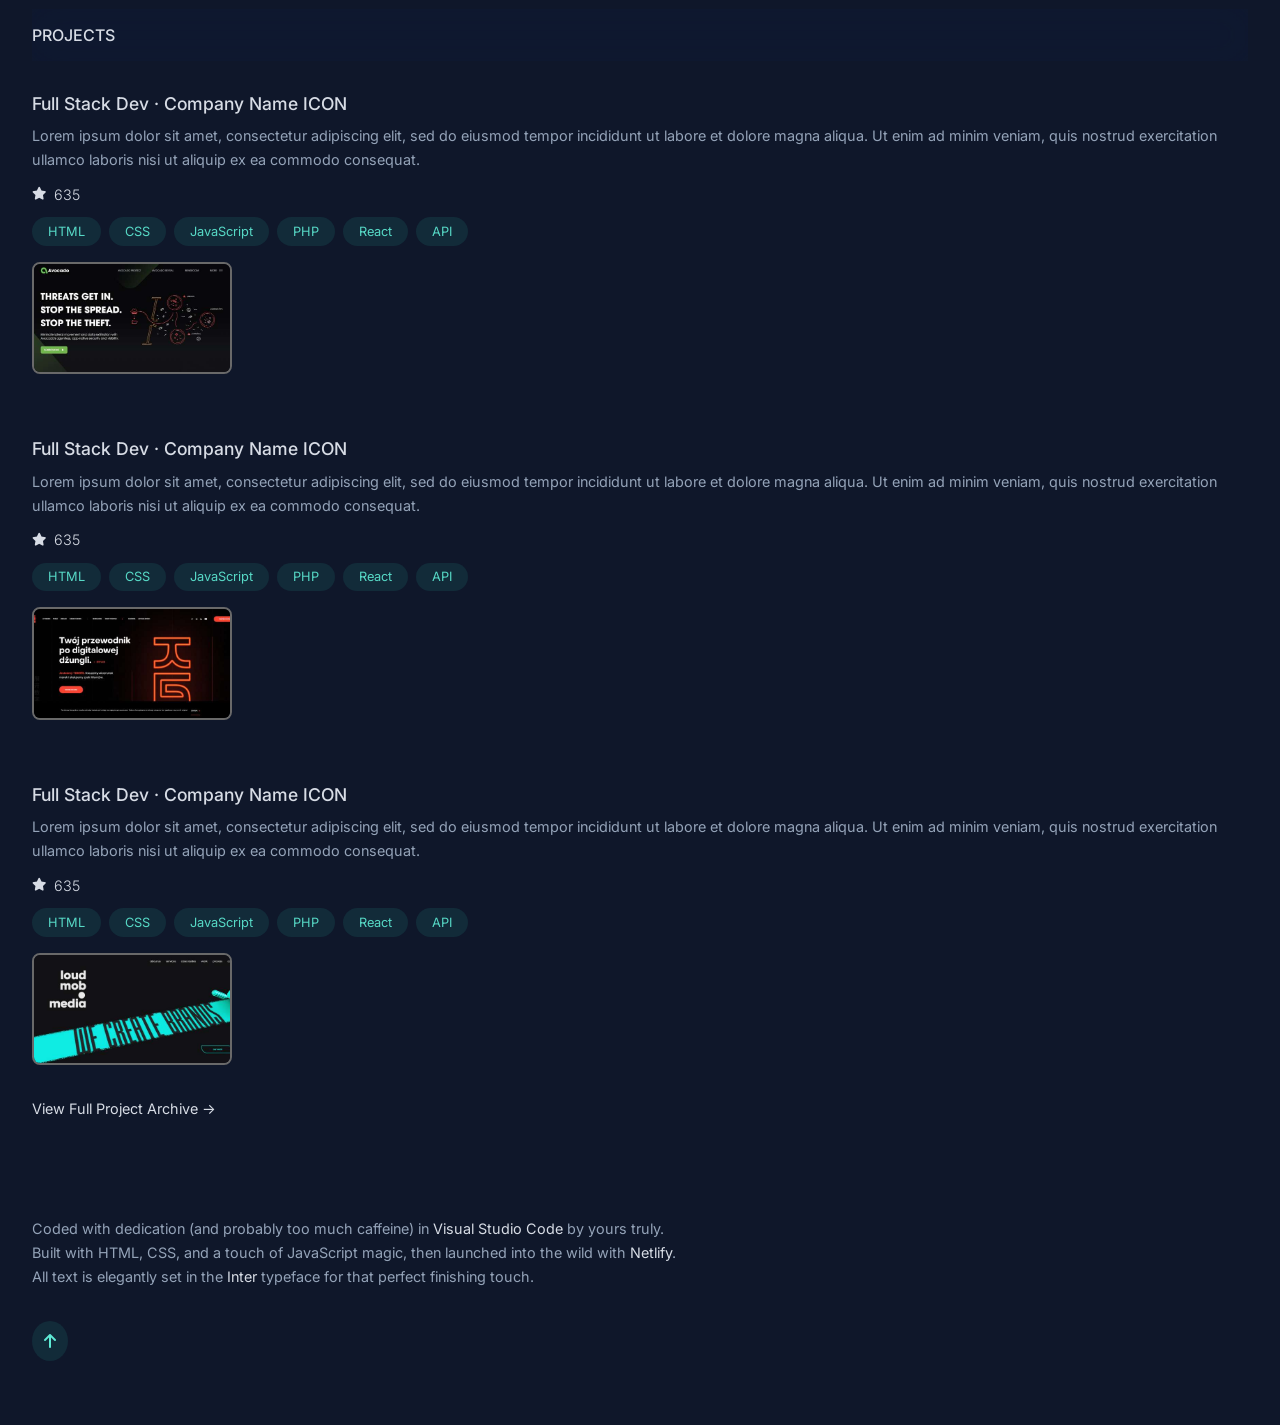
==== commit 0d8e14a0: "Updates" ====
--- a/index.html
+++ b/index.html
@@ -30,17 +30,26 @@
         I build pixel-perfect, engaging, and accessible digital experiences.
       </p>
       <nav>
-        <a href=""><p>About</p></a>
-        <a href=""><p>Experance</p></a>
-        <a href=""><p>Projects</p></a>
+        <a class="anchor-text" href="#About"><p>About</p></a>
+        <a class="anchor-text" href="#Experance"><p>Experance</p></a>
+        <a class="anchor-text" href="#Projects"><p>Projects</p></a>
       </nav>
-      <div>
-        <a href="">ICON</a>
-        <a href="">ICON</a>
-        <a href="">ICON</a>
-        <a href="">ICON</a>
-        <a href="">ICON</a>
-        <a href="">ICON</a>
+      <div class="social-link-container">
+        <a href="" target="_blank" class="social-link"
+          ><i class="fa-brands fa-square-github"></i
+        ></a>
+        <a href="" target="_blank" class="social-link"
+          ><i class="fa-brands fa-linkedin"></i
+        ></a>
+        <a href="" target="_blank" class="social-link"
+          ><i class="fa-brands fa-youtube"></i
+        ></a>
+        <a href="" target="_blank" class="social-link"
+          ><i class="fa-brands fa-discord"></i
+        ></a>
+        <a href="" target="_blank" class="social-link"
+          ><i class="fa-solid fa-envelope"></i
+        ></a>
       </div>
     </header>
     <main>
--- a/styles.css
+++ b/styles.css
@@ -79,6 +79,31 @@
 
 header h4 {
   font-weight: 400;
+}
+
+nav {
+  display: none;
+}
+
+nav a {
+  font-size: 0.9rem;
+}
+
+.social-link-container {
+  display: flex;
+  align-items: center;
+  gap: 1rem;
+}
+
+.social-link {
+  font-size: 1.2rem;
+  color: inherit;
+  text-decoration: none;
+  transition-duration: 200ms;
+}
+
+.social-link:hover {
+  color: var(--color-accent);
 }
 
 main {
@@ -283,3 +308,9 @@
 .scroll-to-top:hover {
   opacity: 0.7;
 }
+
+@media (min-width: 640px) {
+}
+
+@media (min-width: 1024px) {
+}
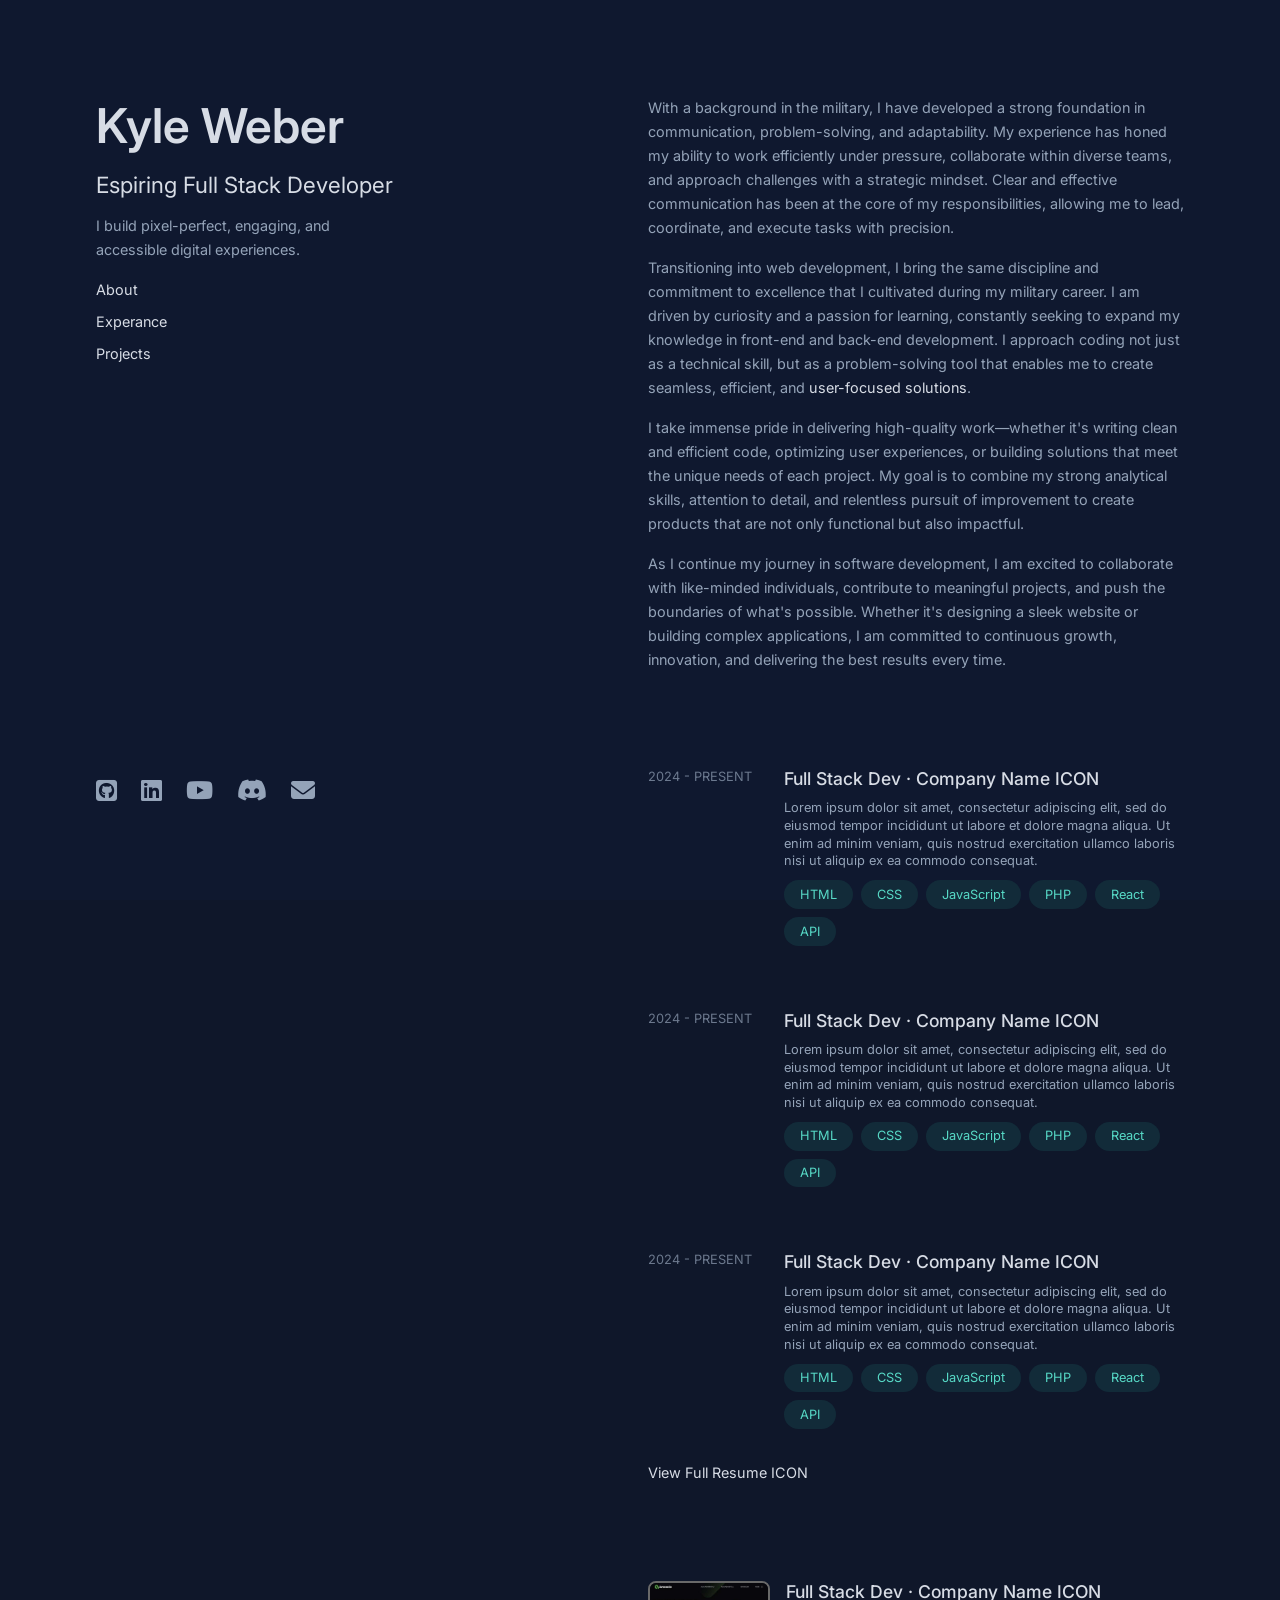
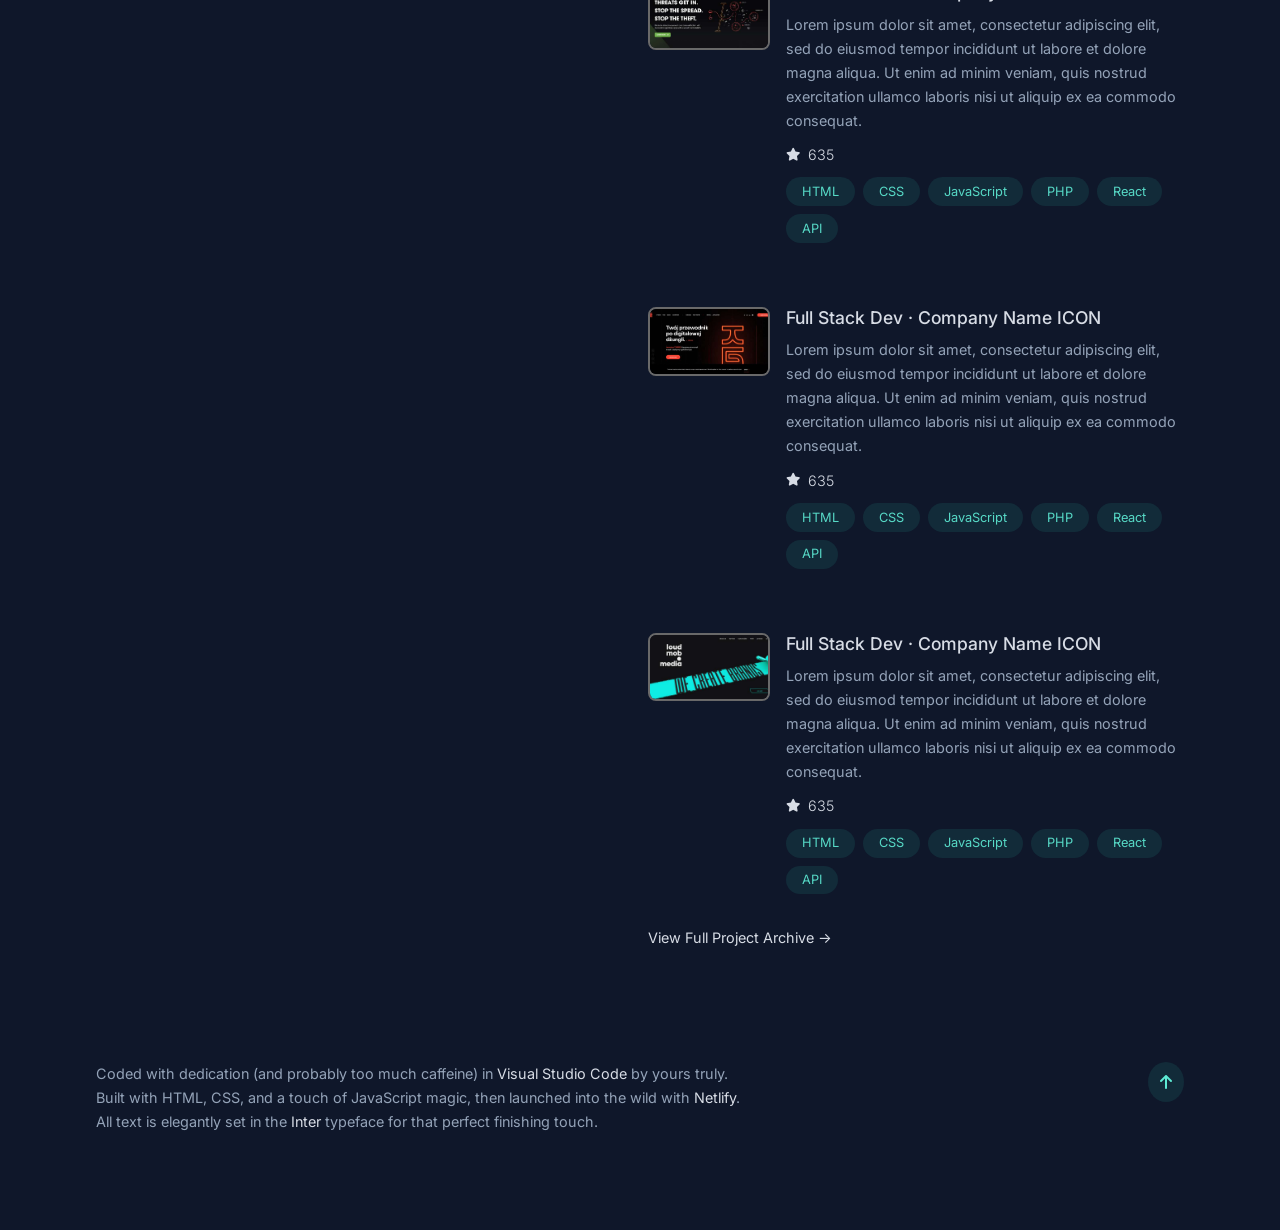
==== commit 0a06452b: "Updates" ====
--- a/index.html
+++ b/index.html
@@ -26,7 +26,7 @@
     <header>
       <a href="/indext.html"><h1>Kyle Weber</h1></a>
       <h4>Espiring Full Stack Developer</h4>
-      <p>
+      <p class="header-about-text">
         I build pixel-perfect, engaging, and accessible digital experiences.
       </p>
       <nav>
@@ -53,7 +53,7 @@
       </div>
     </header>
     <main>
-      <section>
+      <section id="About">
         <div class="sticky-header">
           <h2 class="light-text">About</h2>
         </div>
@@ -100,7 +100,7 @@
       <!-- End Header -->
 
       <!-- Start Experance -->
-      <section>
+      <section id="Experance">
         <div class="sticky-header">
           <h2 class="light-text">Experance</h2>
         </div>
@@ -227,7 +227,7 @@
       <!-- End Experance -->
 
       <!-- Start Projects -->
-      <section>
+      <section id="Projects">
         <div class="sticky-header">
           <h2 class="light-text">Projects</h2>
         </div>
--- a/styles.css
+++ b/styles.css
@@ -310,7 +310,104 @@
 }
 
 @media (min-width: 640px) {
+  .project-card,
+  .experience-card {
+    grid-template-columns: repeat(4, minmax(0, 1fr));
+  }
+
+  .card-column {
+    grid-column: span 3 / span 3;
+  }
+
+  .project-images-container {
+    order: 0;
+  }
+
+  .social-link-container i {
+    font-size: 1.2rem;
+  }
+
+  .social-link-container {
+    gap: 1.2rem;
+  }
+
+  header h1 {
+    font-size: 3rem;
+  }
+
+  header h4 {
+    font-size: 1.4rem;
+  }
 }
 
 @media (min-width: 1024px) {
-}
+  body {
+    grid-template-columns: repeat(2, minmax(0, 1fr));
+    gap: 1rem;
+    padding: 6rem;
+    padding-top: 0;
+  }
+
+  header {
+    position: sticky;
+    top: 0;
+    margin-left: auto;
+    height: 100vh;
+    padding-bottom: 6rem;
+  }
+
+  .header-about-text {
+    max-width: 300px;
+  }
+
+  nav {
+    display: flex;
+    flex-direction: column;
+    flex: 1;
+    gap: 0.5rem;
+  }
+
+  nav a {
+    font-size: 1.2rem;
+  }
+
+  .social-link-container i {
+    font-size: 1.5rem;
+  }
+
+  .social-link-container {
+    gap: 1.5rem;
+  }
+
+  header h1 {
+    font-size: 3rem;
+  }
+
+  header h4 {
+    font-size: 1.4rem;
+  }
+
+  header,
+  main {
+    padding-top: 6rem;
+    max-width: 600px;
+    width: 100%;
+  }
+
+  main {
+    margin-right: auto;
+  }
+
+  .sticky-header {
+    display: none;
+  }
+
+  footer {
+    grid-column: span 2 / span 2;
+    flex-direction: row;
+    max-width: 1200px;
+    margin: 0 auto;
+    width: 100%;
+    padding-top: 6rem;
+  }
+}
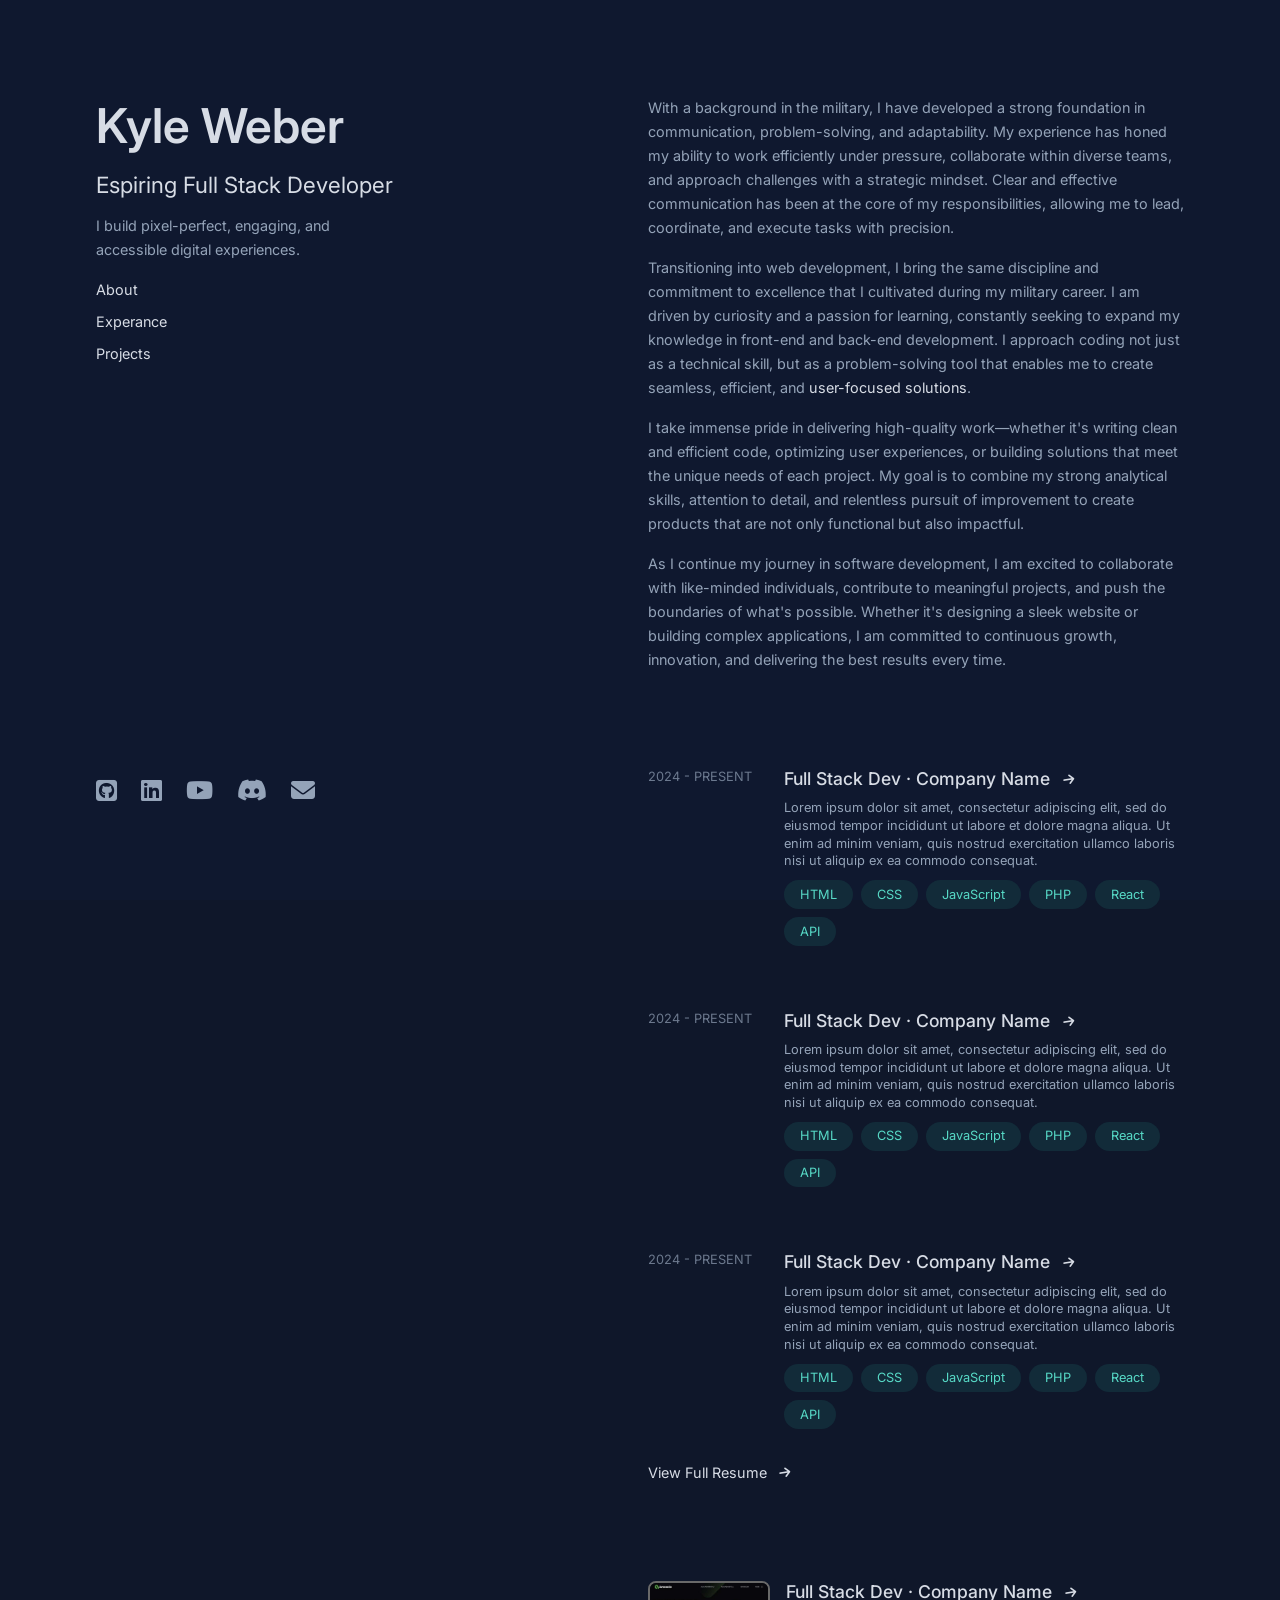
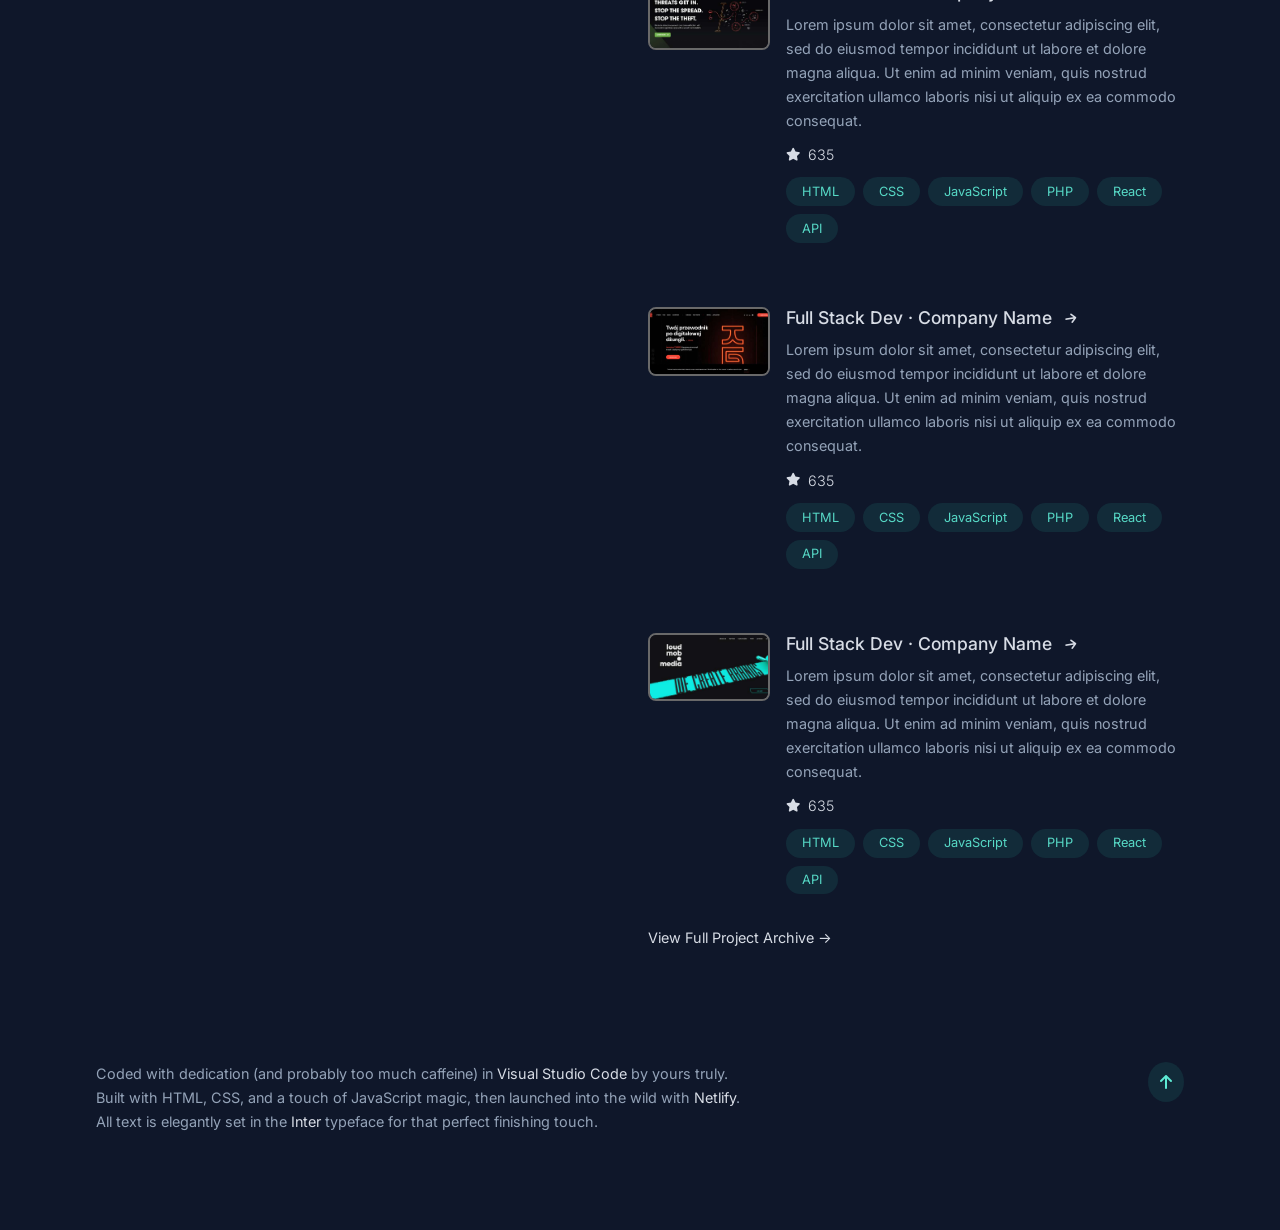
==== commit 8e270b3c: "Update" ====
--- a/index.html
+++ b/index.html
@@ -111,9 +111,9 @@
             <div class="card-column">
               <a class="anchor-text" target="_blank" href=""
                 ><h3 class="card-header">
-                  Full Stack Dev · Company Name ICON
-                </h3></a
-              >
+                  Full Stack Dev · Company Name
+                  <i class="fa-solid fa-arrow-right anchor-icon"></i></h3
+              ></a>
               <p>
                 Lorem ipsum dolor sit amet, consectetur adipiscing elit, sed do
                 eiusmod tempor incididunt ut labore et dolore magna aliqua. Ut
@@ -150,9 +150,9 @@
             <div class="card-column">
               <a class="anchor-text" target="_blank" href=""
                 ><h3 class="card-header">
-                  Full Stack Dev · Company Name ICON
-                </h3></a
-              >
+                  Full Stack Dev · Company Name
+                  <i class="fa-solid fa-arrow-right anchor-icon"></i></h3
+              ></a>
               <p>
                 Lorem ipsum dolor sit amet, consectetur adipiscing elit, sed do
                 eiusmod tempor incididunt ut labore et dolore magna aliqua. Ut
@@ -189,9 +189,9 @@
             <div class="card-column">
               <a class="anchor-text" target="_blank" href=""
                 ><h3 class="card-header">
-                  Full Stack Dev · Company Name ICON
-                </h3></a
-              >
+                  Full Stack Dev · Company Name
+                  <i class="fa-solid fa-arrow-right anchor-icon"></i></h3
+              ></a>
               <p>
                 Lorem ipsum dolor sit amet, consectetur adipiscing elit, sed do
                 eiusmod tempor incididunt ut labore et dolore magna aliqua. Ut
@@ -222,7 +222,11 @@
           </div>
           <!-- End Card Experance 3 -->
         </div>
-        <a class="anchor-text" href=""><p>View Full Resume ICON</p></a>
+        <a class="anchor-text" href=""
+          ><p>
+            View Full Resume
+            <i class="fa-solid fa-arrow-right anchor-icon"></i></p
+        ></a>
       </section>
       <!-- End Experance -->
 
@@ -240,9 +244,9 @@
             <div class="card-column">
               <a class="anchor-text" target="_blank" href=""
                 ><h3 class="card-header">
-                  Full Stack Dev · Company Name ICON
-                </h3></a
-              >
+                  Full Stack Dev · Company Name
+                  <i class="fa-solid fa-arrow-right anchor-icon"></i></h3
+              ></a>
               <p>
                 Lorem ipsum dolor sit amet, consectetur adipiscing elit, sed do
                 eiusmod tempor incididunt ut labore et dolore magna aliqua. Ut
@@ -285,9 +289,9 @@
             <div class="card-column">
               <a class="anchor-text" target="_blank" href=""
                 ><h3 class="card-header">
-                  Full Stack Dev · Company Name ICON
-                </h3></a
-              >
+                  Full Stack Dev · Company Name
+                  <i class="fa-solid fa-arrow-right anchor-icon"></i></h3
+              ></a>
               <p>
                 Lorem ipsum dolor sit amet, consectetur adipiscing elit, sed do
                 eiusmod tempor incididunt ut labore et dolore magna aliqua. Ut
@@ -330,9 +334,9 @@
             <div class="card-column">
               <a class="anchor-text" target="_blank" href=""
                 ><h3 class="card-header">
-                  Full Stack Dev · Company Name ICON
-                </h3></a
-              >
+                  Full Stack Dev · Company Name
+                  <i class="fa-solid fa-arrow-right anchor-icon"></i></h3
+              ></a>
               <p>
                 Lorem ipsum dolor sit amet, consectetur adipiscing elit, sed do
                 eiusmod tempor incididunt ut labore et dolore magna aliqua. Ut
--- a/styles.css
+++ b/styles.css
@@ -194,6 +194,12 @@
   gap: 0.65rem;
 }
 
+.anchor-icon {
+  font-size: 0.8rem;
+  padding-left: 0.5rem;
+  rotate: -9deg;
+}
+
 .tenure {
   opacity: 0.7;
   text-transform: uppercase;
